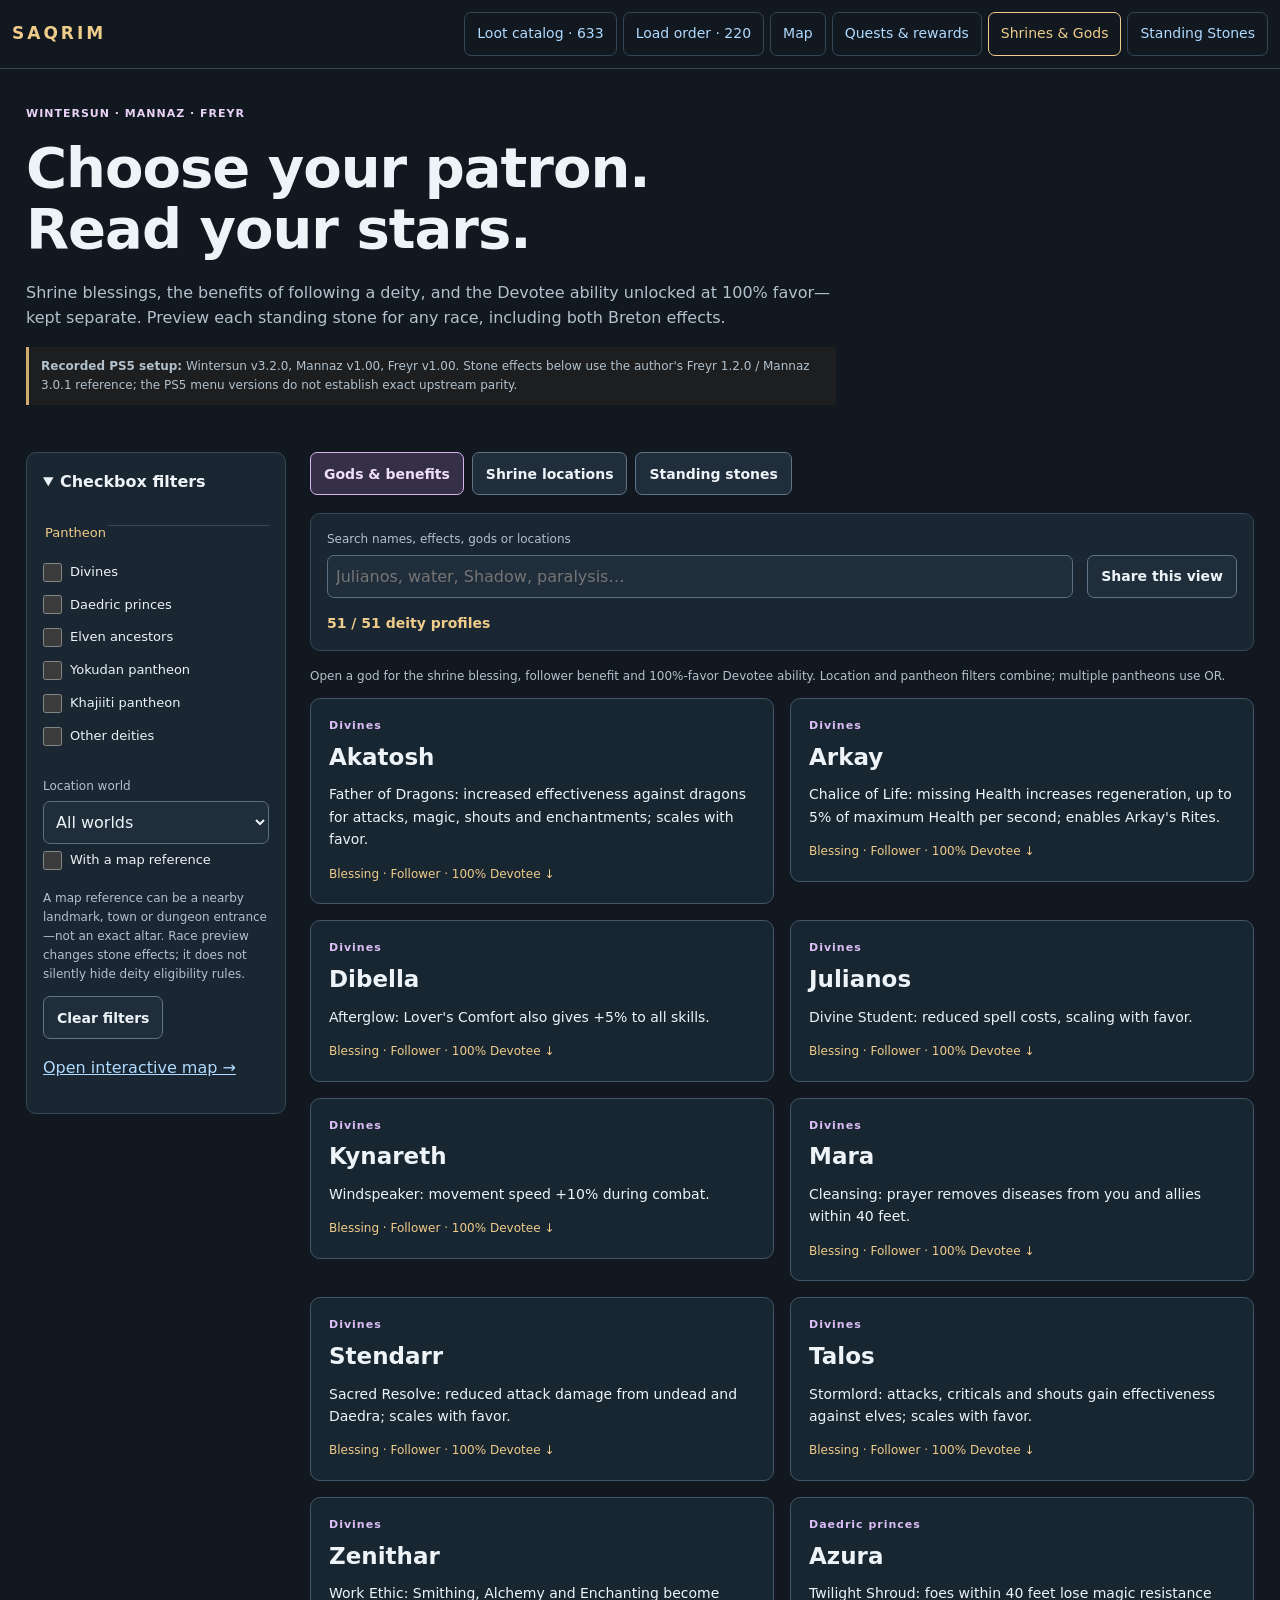
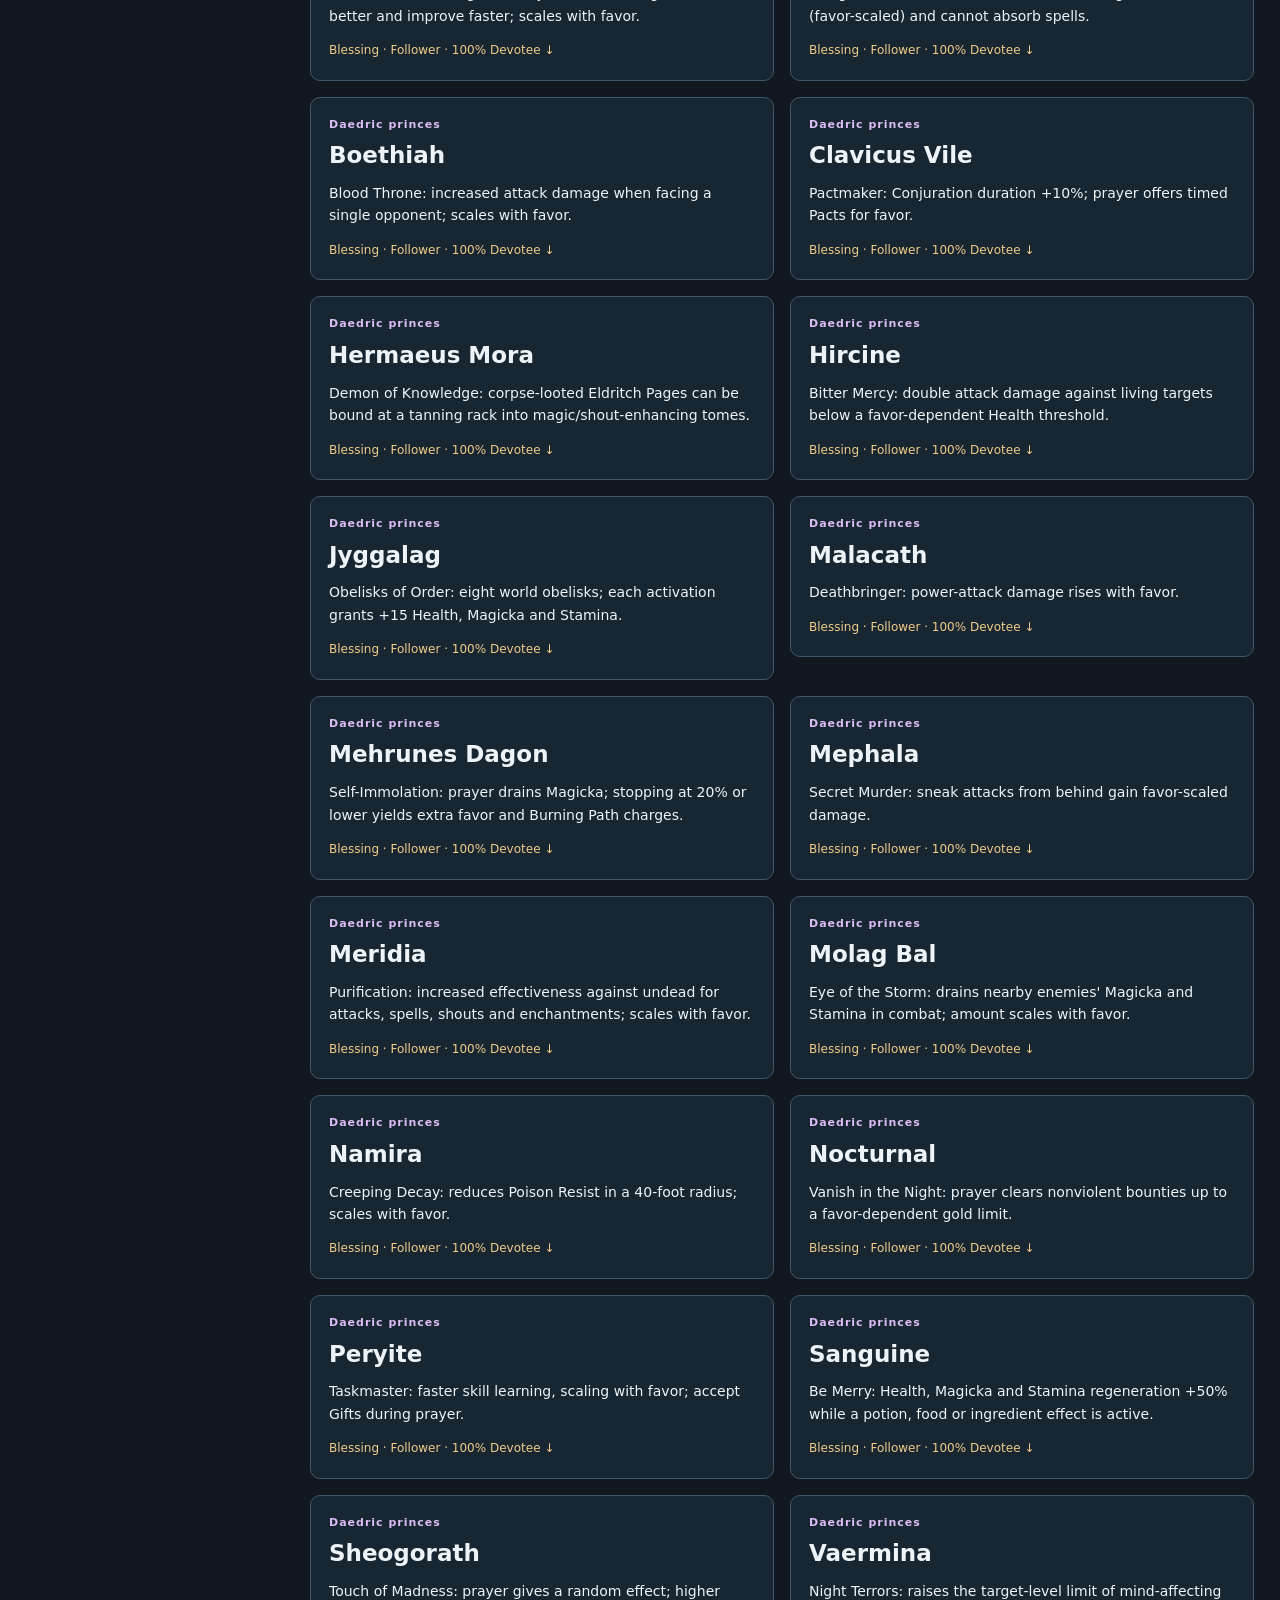
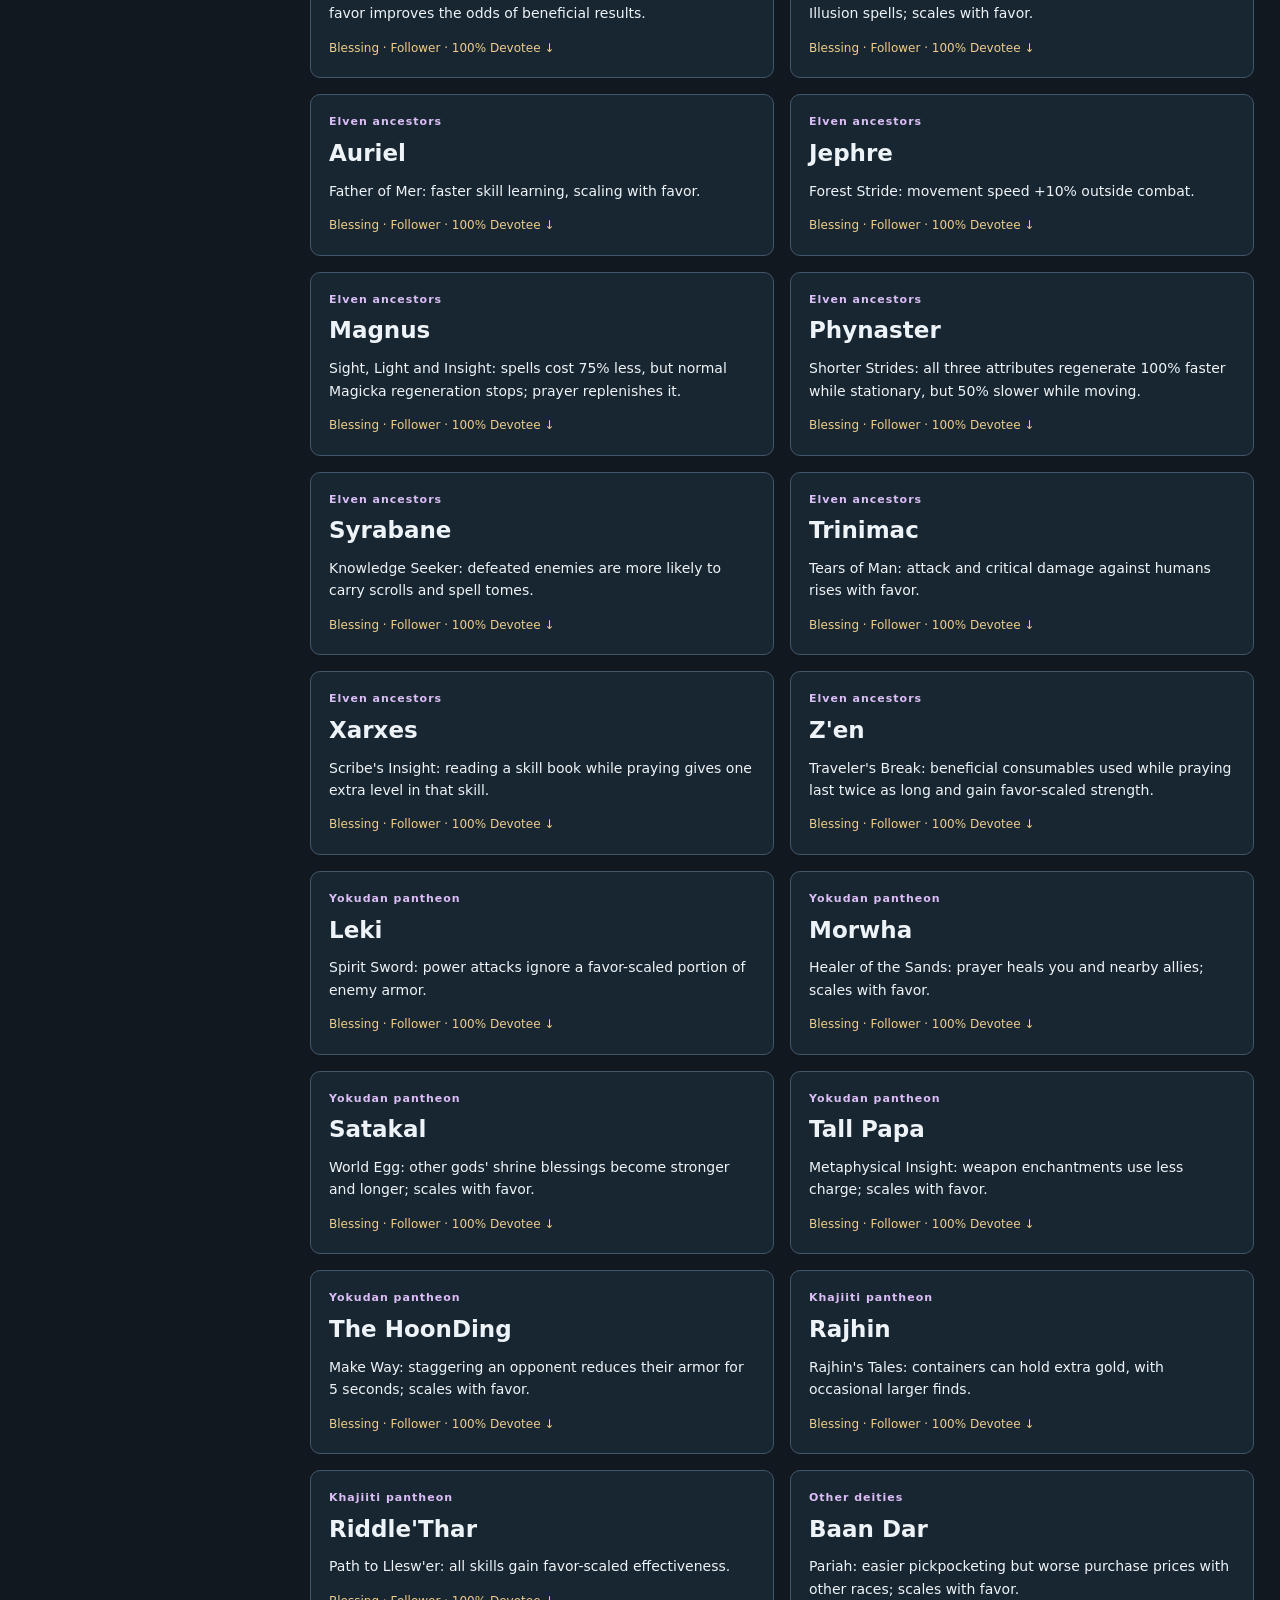
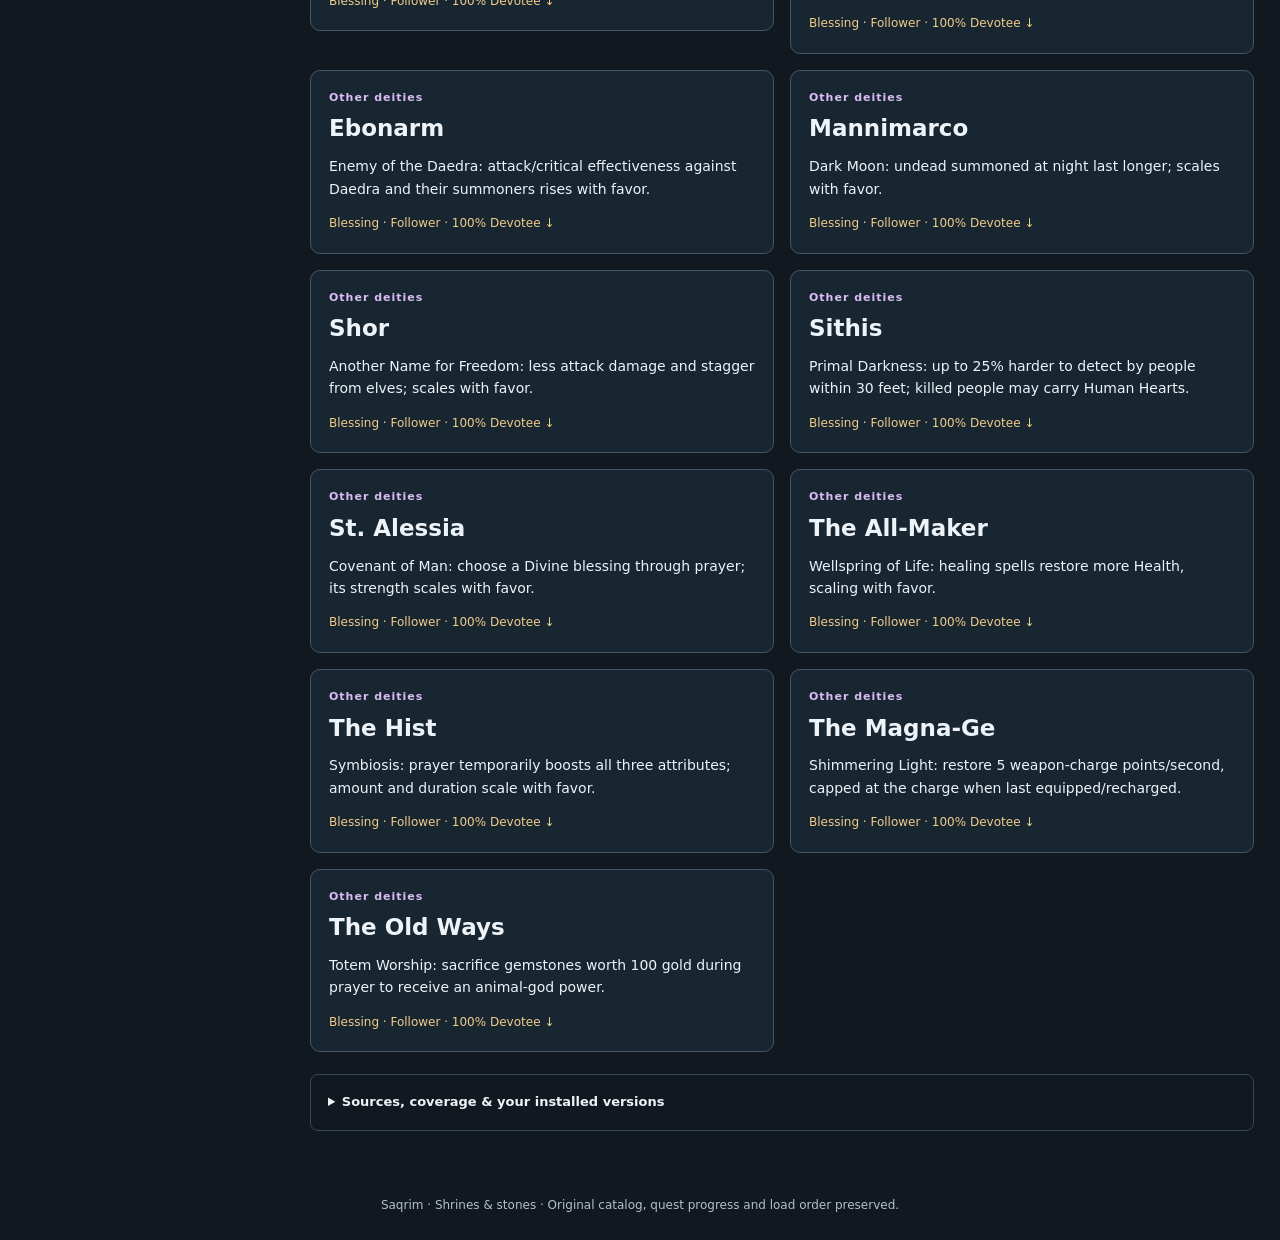
==== blessings.html @ b7db9775 "Add 16 familiar uniques and qualified item-specific load-order reviews" ====
<!doctype html>
<html lang="en"><head><meta charset="utf-8"><meta name="viewport" content="width=device-width,initial-scale=1"><meta name="description" content="Saqrim shrine and standing-stone guide: Wintersun blessings, follower and 100%-favor Devotee abilities, plus all Freyr racial stone effects and Breton Stones of Galen bonuses."><title>Saqrim · Shrines & stones</title><link rel="stylesheet" href="blessings.css?v=1"><script defer src="faith-data.js?v=1"></script><script defer src="stones-data.js?v=1"></script><script defer src="world-data.js?v=1"></script><script defer src="blessings-ui.js?v=1"></script><script defer src="blessings.js?v=1"></script><script defer src="site-top.js?v=9"></script></head>
<body class="blessings-page" id="top"><a class="faith-skip" href="#faith-results">Skip to results</a><nav class="nav" aria-label="Saqrim sections"><a class="brand" href="./">SAQRIM</a><a href="./">Loot catalog · 633</a><a href="load-order.html">Load order · 220</a><a href="map.html">Map</a><a href="quests.html">Quests & rewards</a><a href="blessings.html" aria-current="page">Shrines & stones</a></nav>
<header class="faith-hero"><span class="faith-kicker">WINTERSUN · MANNAZ · FREYR</span><h1>Choose your patron.<br>Read your stars.</h1><p>Shrine blessings, the benefits of following a deity, and the Devotee ability unlocked at 100% favor—kept separate. Preview each standing stone for any race, including both Breton effects.</p><p class="faith-warning"><strong>Recorded PS5 setup:</strong> Wintersun v3.2.0, Mannaz v1.00, Freyr v1.00. Stone effects below use the author's Freyr 1.2.0 / Mannaz 3.0.1 reference; the PS5 menu versions do not establish exact upstream parity.</p></header>
<div class="faith-layout"><aside><details id="faith-page-filters" class="faith-sidebar" open><summary>Checkbox filters</summary><div id="faith-pantheons"></div><label class="faith-select-label" for="faith-page-world">Location world<select id="faith-page-world"><option value="">All worlds</option></select></label><label class="faith-check"><input type="checkbox" id="faith-pinned-only">With a map reference</label><p class="faith-small">A map reference can be a nearby landmark, town or dungeon entrance—not an exact altar. Race preview changes stone effects; it does not silently hide deity eligibility rules.</p><button type="button" id="faith-clear">Clear filters</button><p><a href="map.html">Open interactive map →</a></p></details></aside>
<main id="faith-results" tabindex="-1"><div class="faith-tabs" role="group" aria-label="Reference type"><button id="faith-tab-deities" type="button" data-faith-tab="deities" aria-pressed="true">Gods & benefits</button><button id="faith-tab-shrines" type="button" data-faith-tab="shrines" aria-pressed="false">Shrine locations</button><button id="faith-tab-stones" type="button" data-faith-tab="stones" aria-pressed="false">Standing stones</button></div><div class="faith-page-tools"><label class="faith-select-label" for="faith-page-search">Search names, effects, gods or locations<input type="search" id="faith-page-search" placeholder="Julianos, water, Shadow, paralysis…" autocomplete="off"></label><div id="faith-page-race"></div><button type="button" id="faith-share">Share this view</button><strong id="faith-page-count" role="status">Loading reference data…</strong></div><p id="faith-page-message" class="faith-warning" role="status" hidden></p><p id="faith-page-note" class="faith-small"></p><div id="faith-cards" class="faith-grid"></div><section id="faith-single" hidden></section>
<details class="faith-page-about"><summary>Sources, coverage & your installed versions</summary><div id="faith-page-notes"></div><p>Mechanics are summaries of Enai Siaion's author documentation, not measured results from your PS5 save. Shrine locations combine the author readme with explicitly marked town/interior references. A named location without a calibrated point remains readable but unpinned.</p><p>This page does not change your load order, item picks, quest journal or ratings. There are no console downloads, account logins or automatic character detection.</p><p><a href="BLESSINGS.md">Coverage and validation notes</a></p></details></main></div><footer>Saqrim · Shrines & stones · Original catalog, quest progress and load order preserved.</footer><noscript><p>This reference needs JavaScript. Existing <a href="catalog-source.html">catalog reading notes</a> remain available.</p></noscript></body></html>
---- blessings.css ----
.faith-card,.faith-location,.faith-compare-row,.faith-overlay,.faith-section{box-sizing:border-box;min-width:0}.faith-card{border:1px solid #425669;border-radius:10px;margin:12px 0;background:#182632;overflow:hidden;color:#edf3f7;scroll-margin-top:22px}.faith-card>summary{list-style:none;padding:18px;cursor:pointer}.faith-card>summary::-webkit-details-marker{display:none}.faith-card h3{font-size:23px;line-height:1.25;margin:8px 0 12px}.faith-kicker{display:block;font-size:11px;font-weight:750;letter-spacing:1px;color:#dbbdf5}.faith-open{font-size:12px;color:#efcc8a}.faith-preview,.faith-extra-preview{font-size:14px;line-height:1.6;margin:9px 0;overflow-wrap:anywhere}.faith-extra-preview{color:#b9e3d2}.faith-card-body{border-top:1px solid #344858;padding:0 18px 18px;font-size:14px}.faith-card-body p,.faith-location p,.faith-shrine-detail p{overflow-wrap:anywhere}.faith-benefit{border-left:3px solid #586e85;padding:9px 12px;margin:14px 0;background:#101c2570}.faith-benefit h4{margin:0 0 5px!important;font-size:12px!important;line-height:1.5;color:#b0daff;text-transform:none!important;letter-spacing:0!important}.faith-benefit p{margin:3px 0;font-size:14px}.faith-devotee{border-color:#d8a7ed}.faith-devotee h4{color:#e5baf5}.faith-breton-extra{border-color:#95d9b4}.faith-breton-extra h4{color:#b9e3d2}.faith-small{font-size:12px;color:#b2c1cc}.faith-warning{border-left:3px solid #d1ad6d;background:#392f214a;padding:10px 12px;font-size:12px;color:#ecd9b9}.faith-precision{padding:8px 10px;border:1px solid #a88cbb;border-radius:5px;font-size:12px;color:#e5baf5}.faith-card-body details>summary,.faith-sources>summary{cursor:pointer;font-weight:650;font-size:13px;padding:12px 0;color:#efcc8a}.faith-locations,.faith-race-context,.faith-comparison,.faith-sources{border-top:1px solid #344858;margin-top:12px;min-width:0}.faith-location{padding:14px;border:1px solid #344858;border-radius:8px;margin:12px 0;background:#15212b;color:#edf3f7}.faith-location strong{font-size:15px}.faith-location p{font-size:13px}.faith-actions{display:flex;gap:8px;flex-wrap:wrap;margin:12px 0}.faith-actions button,.faith-actions a{box-sizing:border-box;max-width:100%;min-height:40px;border:1px solid #5a6f81;border-radius:7px;padding:8px 11px;background:#202e3b;font-size:13px;color:#b0daff;text-decoration:none;cursor:pointer}.faith-link{overflow-wrap:anywhere;color:#b0daff}.faith-sources>.faith-link{display:block;font-size:12px;margin:9px 0}.faith-compare-row{border-top:1px solid #344858;padding-top:4px}.faith-overlay{padding:15px;border:1px solid #58617c;border-radius:10px;background:#1a2632;color:#edf3f7;margin:12px 0}.faith-overlay>h3{font-size:17px;margin:0 0 12px}.faith-controls{display:flex;gap:9px 18px;flex-wrap:wrap;align-items:center}.faith-check{display:flex;align-items:center;gap:8px;font-size:13px;cursor:pointer}.faith-check input{width:19px!important;height:19px!important;min-height:19px!important;margin:0;accent-color:#bba0e0}.faith-select-label{display:block;font-size:12px;color:#b2c1cc;flex:1 1 160px}.faith-select-label select,.faith-select-label input{display:block;width:100%;min-height:43px;box-sizing:border-box;font:16px system-ui;color:#edf3f7;background:#202e3b;border:1px solid #5a6f81;border-radius:7px;padding:8px;margin-top:5px}.faith-overlay>.faith-controls+div{margin-top:12px}.faith-ref-list{max-height:290px;overflow:auto;padding-right:4px}.faith-ref-row{display:block;text-align:left;width:100%;margin:7px 0;padding:10px;background:#182632;border:1px solid #52677a;border-radius:7px;color:#edf3f7;font:13px/1.5 system-ui;cursor:pointer}.faith-ref-row small{display:block;color:#b2c1cc;font-size:11px}.faith-index-toggle>summary{padding:11px 0;cursor:pointer;color:#efcc8a;font-weight:650;font-size:13px}.faith-marker{display:grid;place-items:center;width:28px;height:28px;border:2px solid #101923;border-radius:50%;box-shadow:0 2px 8px #000a;background:#d8b4ee;color:#1b1621;font:900 18px/1 system-ui}.faith-marker.stone{border-radius:6px;background:#9edbdb;color:#142626}.faith-marker.mixed{background:linear-gradient(110deg,#d8b4ee 50%,#9edbdb 50%);font-size:15px}.leaflet-tooltip.faith-map-label{font:600 11px/1.35 system-ui;background:#13202dee;border:1px solid #8896a5;border-radius:4px;color:#edf3f7;max-width:225px;white-space:normal;box-shadow:none}.faith-popup{font:13px/1.5 system-ui;max-width:310px}.faith-popup .faith-ref-row{background:#f1edf7;color:#222}.faith-popup .faith-ref-row small{color:#444}.faith-section{border:1px solid #896d9e;padding:14px;margin:14px 0;border-radius:8px}.faith-section h3{margin:0 0 8px!important;font-size:17px!important}.faith-shrine-detail>h2{font-size:25px;line-height:1.25}.faith-card:target,.faith-location:target{outline:2px solid #efcc8a;outline-offset:2px}.faith-empty{padding:20px;border:1px dashed #5a6f81;color:#b2c1cc}.faith-loading{font-size:12px;color:#efcc8a}.blessings-page{color-scheme:dark;margin:0;background:#111820;color:#edf3f7;font:16px/1.6 system-ui,-apple-system,Segoe UI,sans-serif}.blessings-page *{box-sizing:border-box}.blessings-page [hidden]{display:none!important}.blessings-page a{color:#b0daff}.blessings-page .nav{display:flex;flex-wrap:wrap;align-items:center;gap:6px;padding:14px max(18px,calc((100% - 1450px)/2));border-bottom:1px solid #344858}.blessings-page .nav a{padding:9px 11px;text-decoration:none;font-size:14px;border-radius:6px}.blessings-page .nav a[aria-current]{background:#293347;color:#ead2f7}.blessings-page .brand{font-weight:900;letter-spacing:3px;margin-right:auto;color:#efcc8a!important}.faith-hero{max-width:1450px;padding:36px 26px 20px;margin:auto}.faith-hero h1{font-size:clamp(34px,5vw,56px);line-height:1.1;letter-spacing:-1px;margin:14px 0 20px}.faith-hero>p{max-width:810px;color:#b2c1cc}.faith-hero .faith-kicker{color:#ead2f7}.faith-layout{max-width:1450px;display:grid;grid-template-columns:260px minmax(0,1fr);gap:24px;padding:15px 26px 40px;margin:auto}.faith-layout main,.faith-layout aside{min-width:0}.faith-sidebar{position:sticky;top:12px;padding:16px;background:#1a2632;border:1px solid #344858;border-radius:10px;max-height:calc(100vh - 24px);overflow:auto}.faith-sidebar>summary{font-weight:750;cursor:pointer}.faith-sidebar fieldset{border:0;border-top:1px solid #344858;padding:12px 0;margin:12px 0}.faith-sidebar legend{font-size:13px;color:#efcc8a;padding-top:16px}.faith-sidebar .faith-check{padding:6px 0}.faith-tabs{display:flex;flex-wrap:wrap;gap:8px;margin-bottom:18px}.blessings-page button{font:650 14px system-ui;min-height:43px;border:1px solid #617589;color:#edf3f7;background:#202e3b;padding:10px 13px;border-radius:7px;cursor:pointer;max-width:100%}.faith-tabs button[aria-pressed=true]{border-color:#d8b4ee;background:#353048;color:#efdff7}.faith-page-tools{border:1px solid #344858;background:#1a2632;border-radius:10px;padding:16px;margin-bottom:16px;display:flex;gap:14px;flex-wrap:wrap;align-items:end}.faith-page-tools .faith-select-label{flex:1 1 220px}.faith-page-tools #faith-page-count{flex-basis:100%;font-size:14px;color:#efcc8a}.faith-grid{display:grid;grid-template-columns:repeat(2,minmax(0,1fr));gap:16px;align-items:start}.faith-grid>.faith-card,.faith-grid>.faith-location{margin:0}.faith-page-about{border:1px solid #344858;border-radius:8px;padding:17px;margin-top:22px;color:#b2c1cc;font-size:13px}.faith-page-about summary{cursor:pointer;color:#edf3f7;font-weight:650}.blessings-page footer{padding:25px;text-align:center;font-size:12px;color:#b2c1cc}.faith-skip{position:absolute;top:-100px;z-index:10001;padding:12px;background:#202e3b}.faith-skip:focus{top:0}.faith-card :focus-visible,.faith-overlay :focus-visible,.blessings-page :focus-visible{outline:3px solid #efcc8a;outline-offset:3px}@media(max-width:1100px){.faith-grid{grid-template-columns:1fr}}@media(max-width:760px){.faith-layout{display:block;padding:12px 16px 30px}.faith-sidebar{position:static;max-height:none;margin-bottom:18px}.faith-hero{padding:28px 18px 14px}.faith-controls{gap:10px}.faith-overlay{padding:12px}.faith-select-label{flex-basis:140px}.faith-card>summary{padding:15px}.faith-card-body{padding:0 15px 15px}}@media print{.faith-sidebar,.faith-page-tools,.faith-tabs,.faith-overlay,.nav,#saqrim-top{display:none!important}.faith-layout{display:block}.faith-grid{display:block}.faith-card{break-inside:avoid;margin-bottom:16px}}
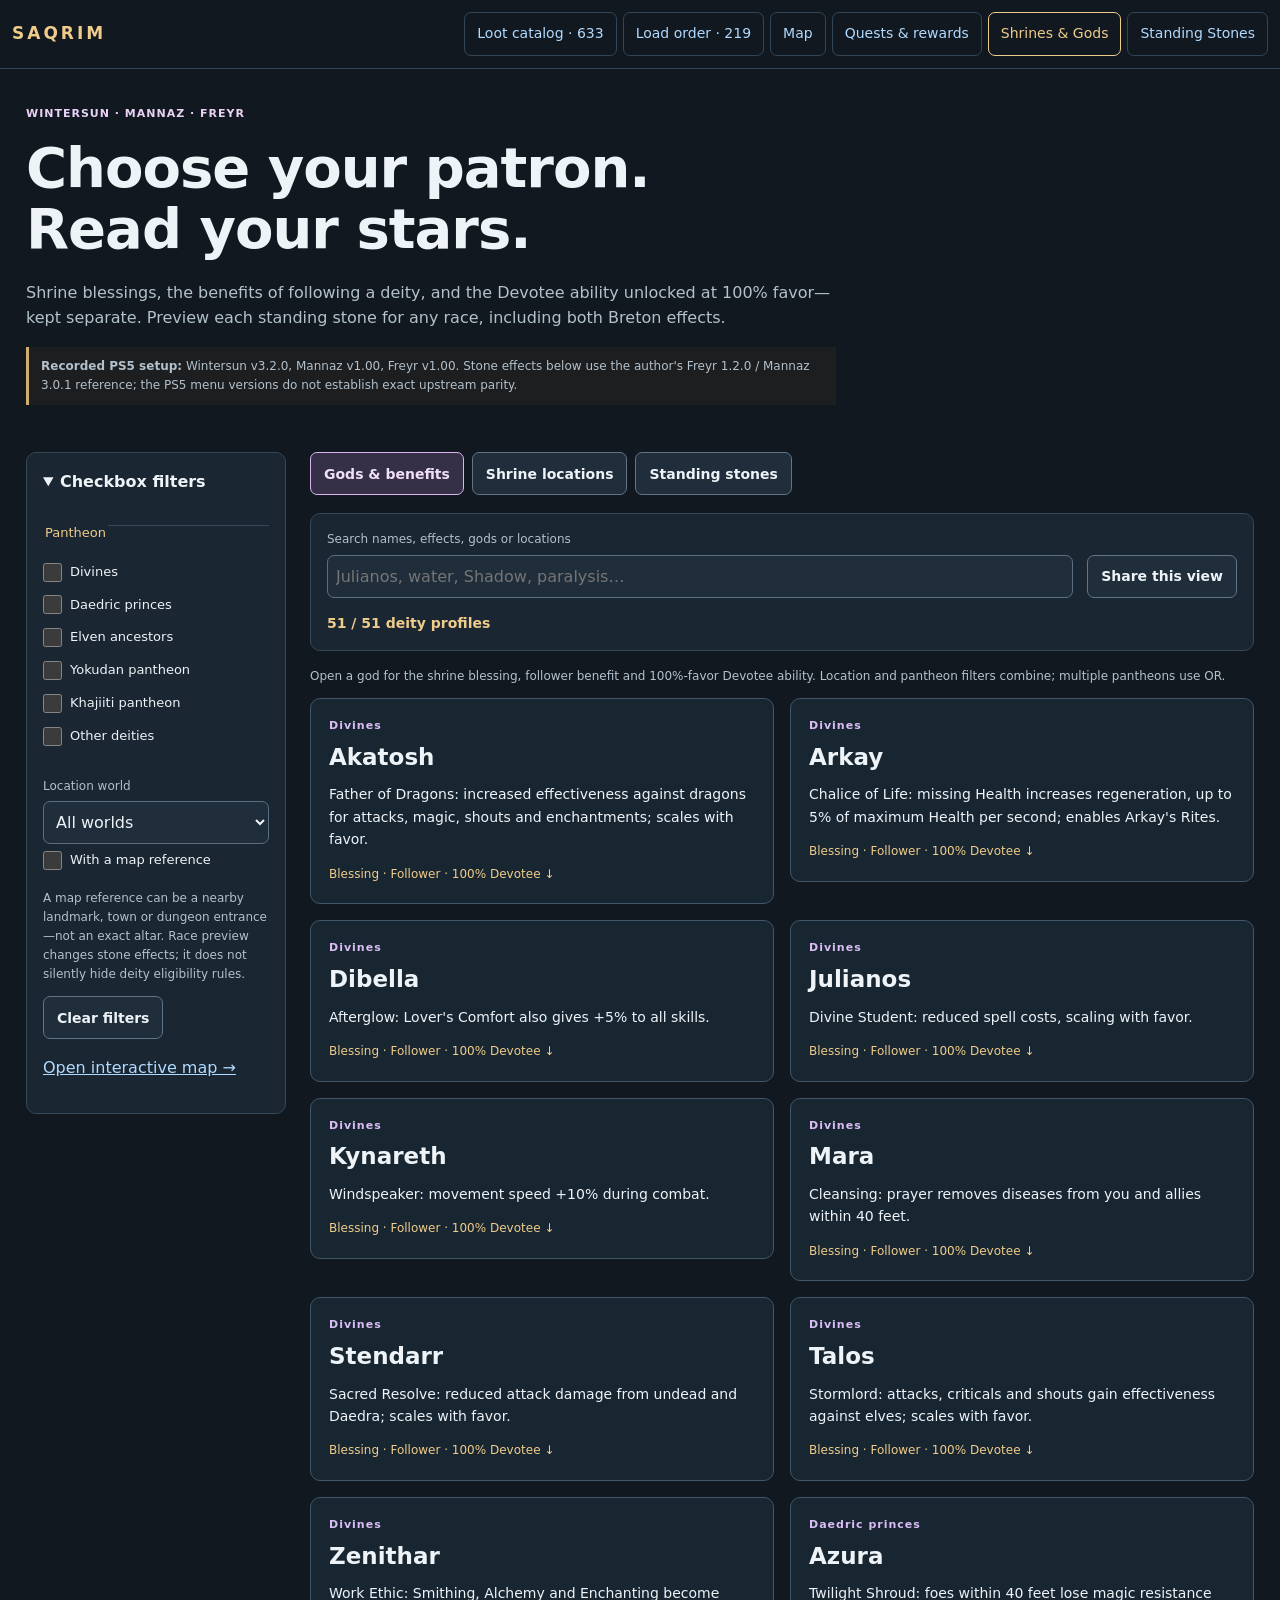
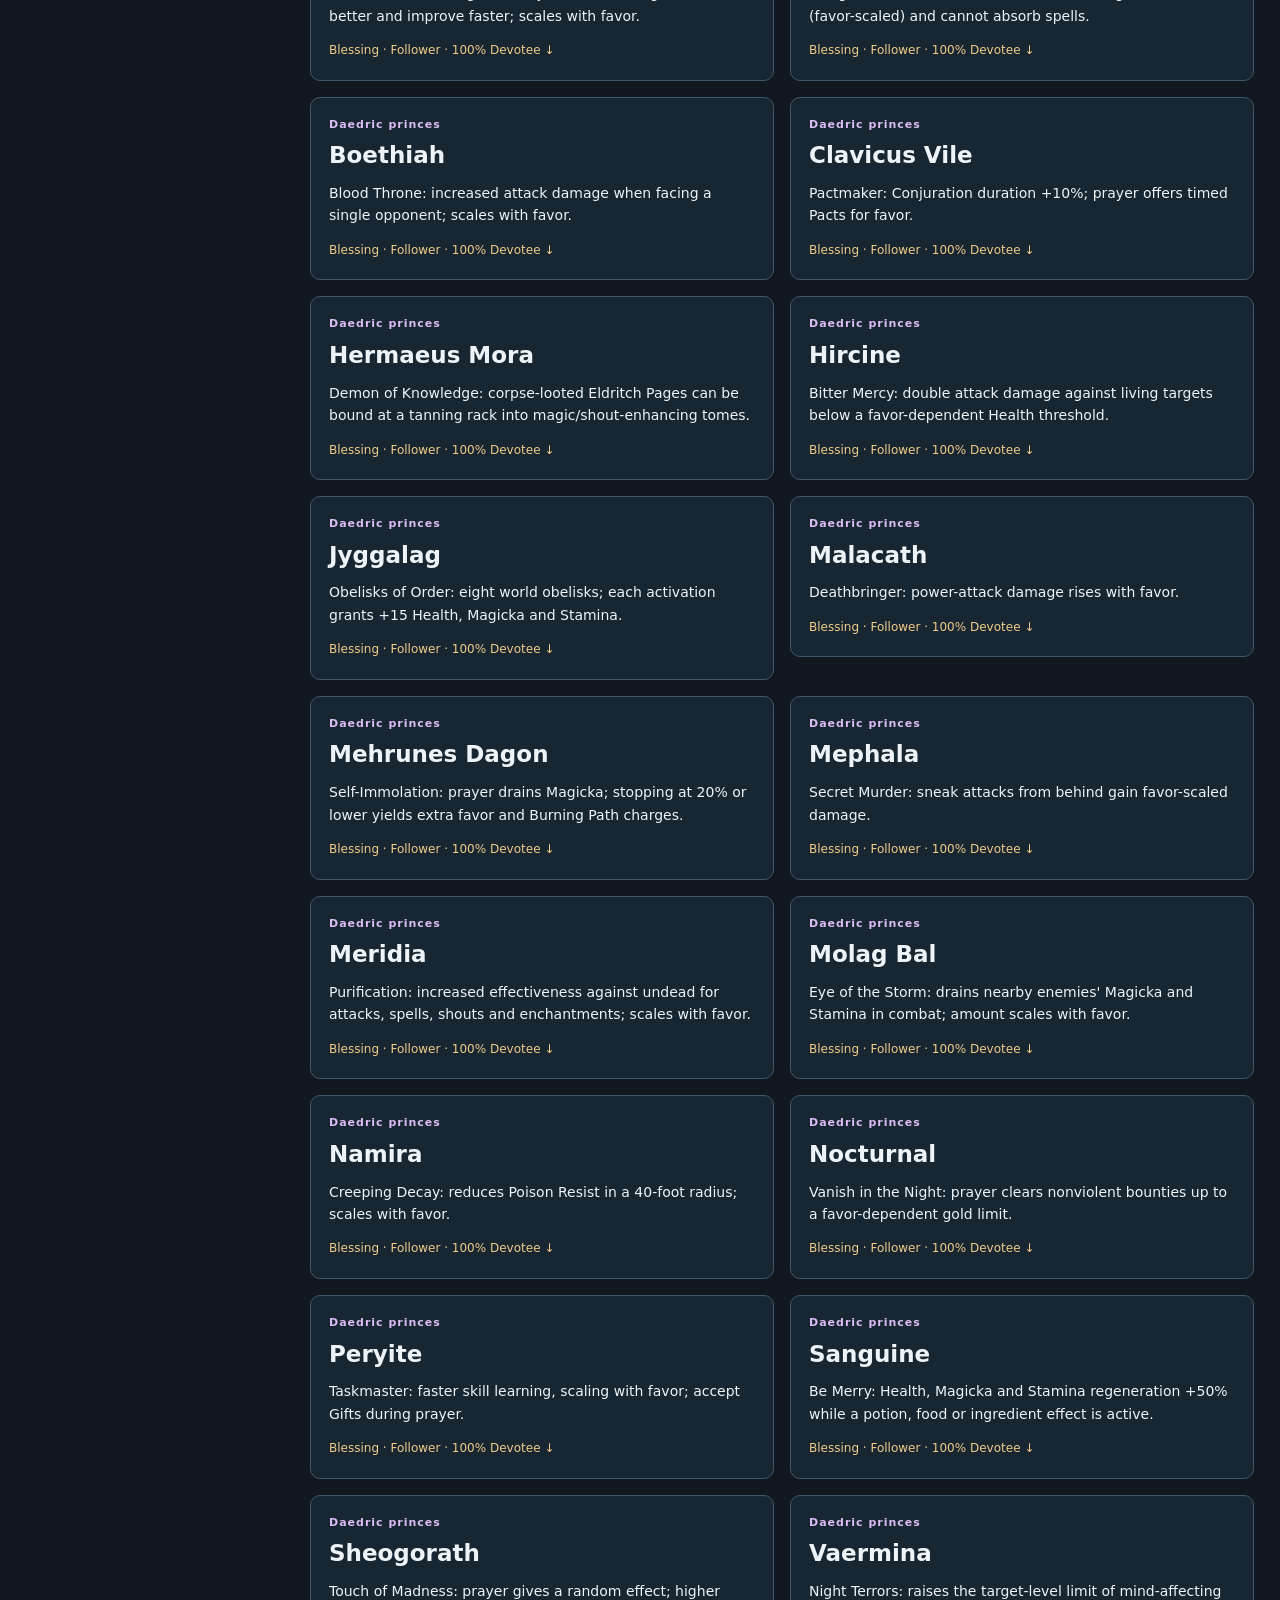
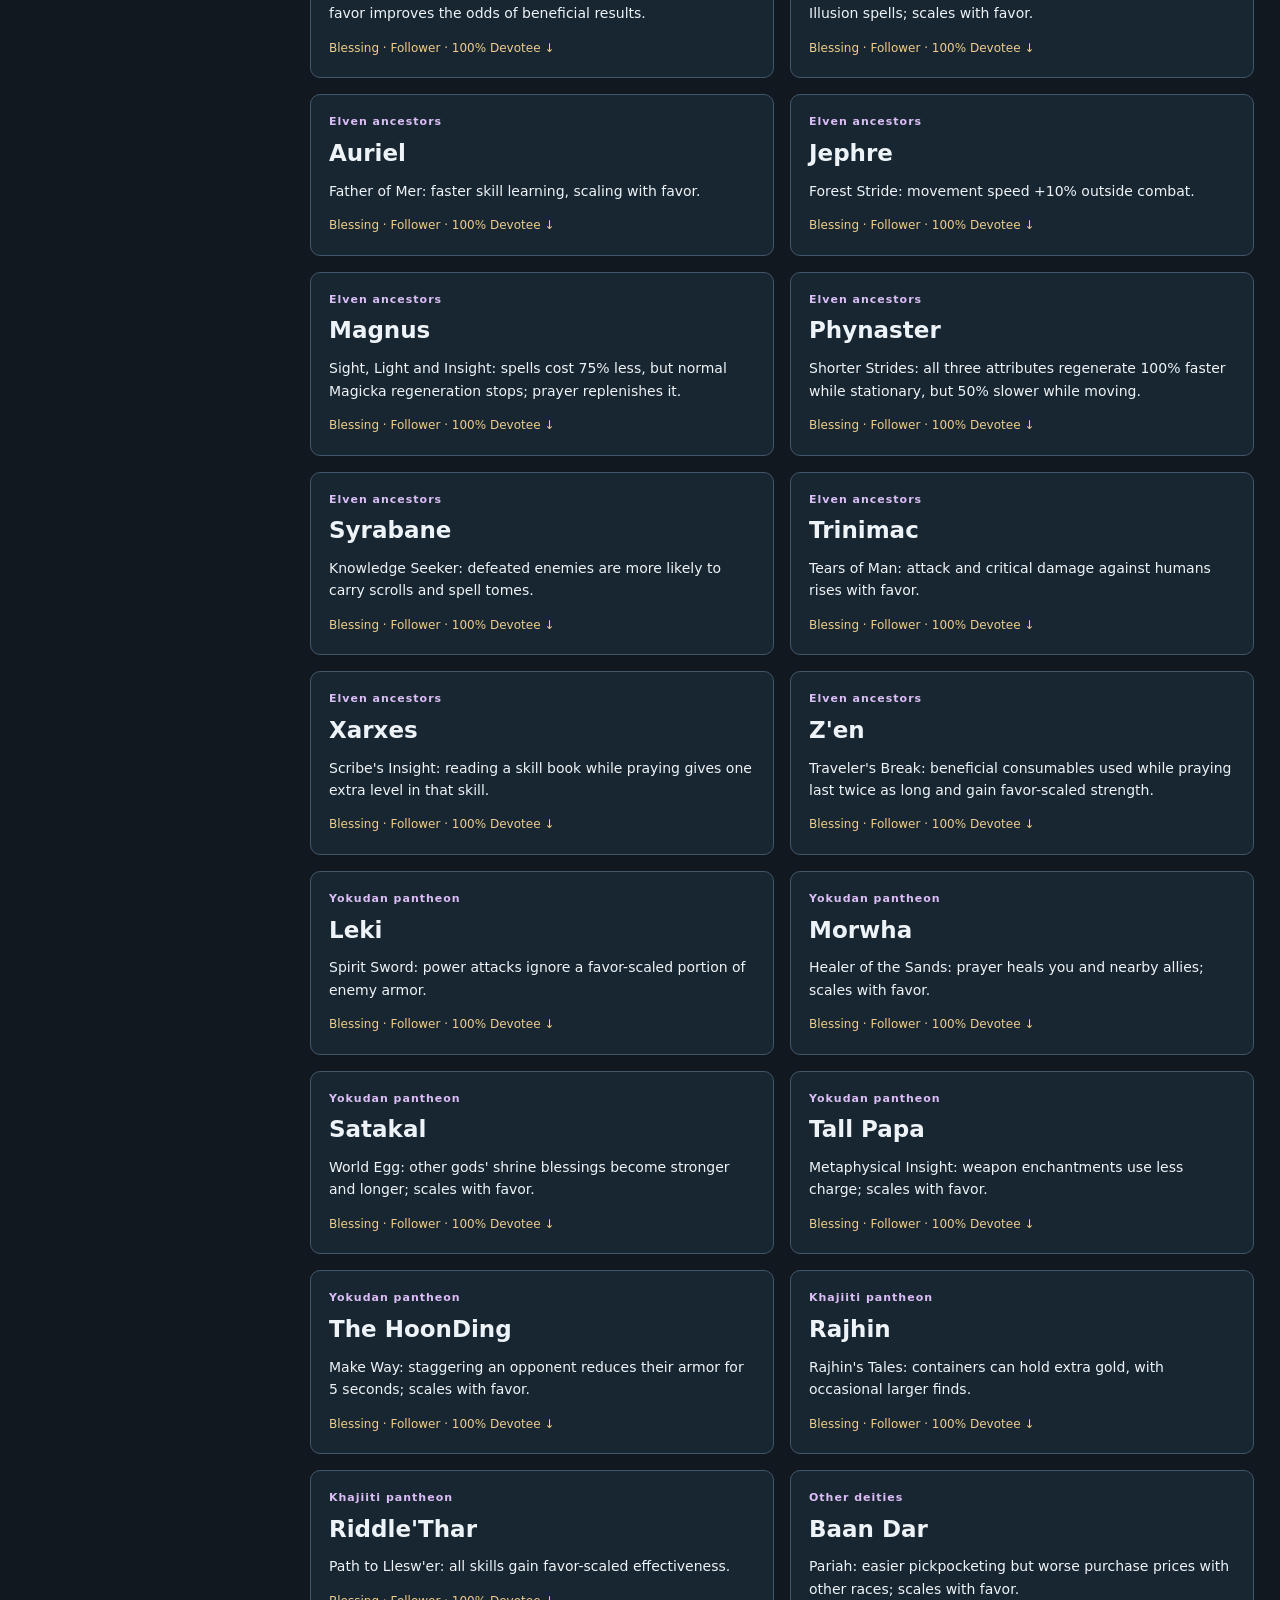
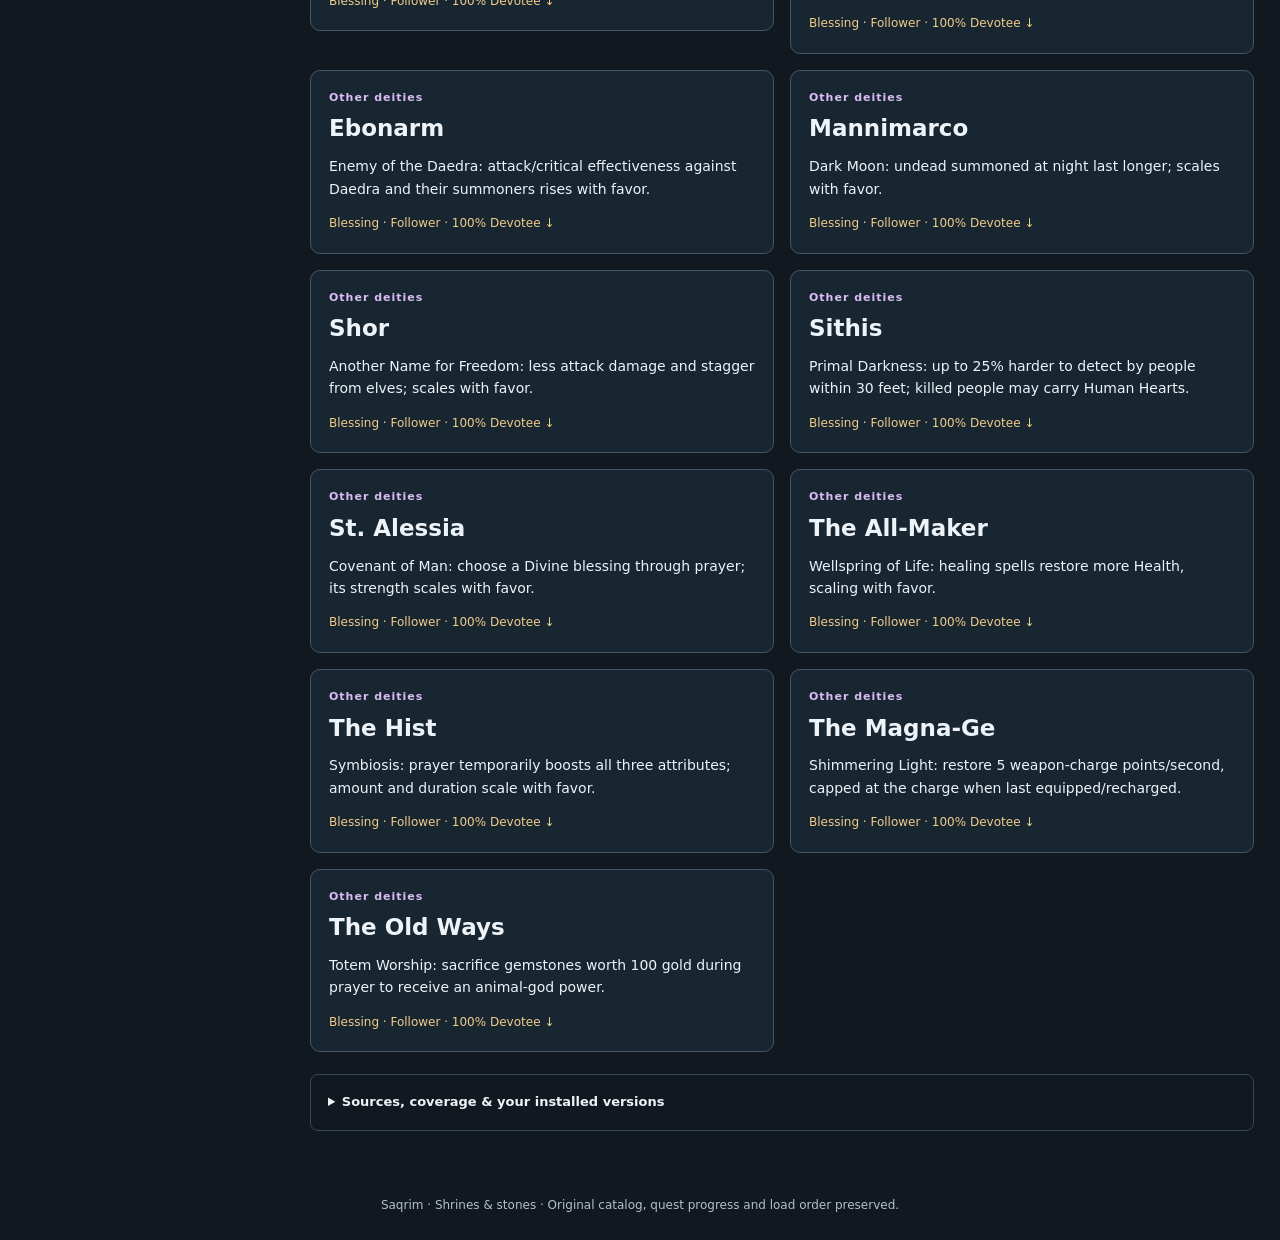
==== commit 4b6ae495: "Add 16 familiar uniques and qualified item-specific load-order reviews" ====
--- a/blessings.html
+++ b/blessings.html
@@ -1,6 +1,6 @@
 <!doctype html>
 <html lang="en"><head><meta charset="utf-8"><meta name="viewport" content="width=device-width,initial-scale=1"><meta name="description" content="Saqrim shrine and standing-stone guide: Wintersun blessings, follower and 100%-favor Devotee abilities, plus all Freyr racial stone effects and Breton Stones of Galen bonuses."><title>Saqrim · Shrines & stones</title><link rel="stylesheet" href="blessings.css?v=1"><script defer src="faith-data.js?v=1"></script><script defer src="stones-data.js?v=1"></script><script defer src="world-data.js?v=1"></script><script defer src="blessings-ui.js?v=1"></script><script defer src="blessings.js?v=1"></script><script defer src="site-top.js?v=9"></script></head>
-<body class="blessings-page" id="top"><a class="faith-skip" href="#faith-results">Skip to results</a><nav class="nav" aria-label="Saqrim sections"><a class="brand" href="./">SAQRIM</a><a href="./">Loot catalog · 633</a><a href="load-order.html">Load order · 220</a><a href="map.html">Map</a><a href="quests.html">Quests & rewards</a><a href="blessings.html" aria-current="page">Shrines & stones</a></nav>
+<body class="blessings-page" id="top"><a class="faith-skip" href="#faith-results">Skip to results</a><nav class="nav" aria-label="Saqrim sections"><a class="brand" href="./">SAQRIM</a><a href="./">Loot catalog · 633</a><a href="load-order.html">Load order · 219</a><a href="map.html">Map</a><a href="quests.html">Quests & rewards</a><a href="blessings.html" aria-current="page">Shrines & stones</a></nav>
 <header class="faith-hero"><span class="faith-kicker">WINTERSUN · MANNAZ · FREYR</span><h1>Choose your patron.<br>Read your stars.</h1><p>Shrine blessings, the benefits of following a deity, and the Devotee ability unlocked at 100% favor—kept separate. Preview each standing stone for any race, including both Breton effects.</p><p class="faith-warning"><strong>Recorded PS5 setup:</strong> Wintersun v3.2.0, Mannaz v1.00, Freyr v1.00. Stone effects below use the author's Freyr 1.2.0 / Mannaz 3.0.1 reference; the PS5 menu versions do not establish exact upstream parity.</p></header>
 <div class="faith-layout"><aside><details id="faith-page-filters" class="faith-sidebar" open><summary>Checkbox filters</summary><div id="faith-pantheons"></div><label class="faith-select-label" for="faith-page-world">Location world<select id="faith-page-world"><option value="">All worlds</option></select></label><label class="faith-check"><input type="checkbox" id="faith-pinned-only">With a map reference</label><p class="faith-small">A map reference can be a nearby landmark, town or dungeon entrance—not an exact altar. Race preview changes stone effects; it does not silently hide deity eligibility rules.</p><button type="button" id="faith-clear">Clear filters</button><p><a href="map.html">Open interactive map →</a></p></details></aside>
 <main id="faith-results" tabindex="-1"><div class="faith-tabs" role="group" aria-label="Reference type"><button id="faith-tab-deities" type="button" data-faith-tab="deities" aria-pressed="true">Gods & benefits</button><button id="faith-tab-shrines" type="button" data-faith-tab="shrines" aria-pressed="false">Shrine locations</button><button id="faith-tab-stones" type="button" data-faith-tab="stones" aria-pressed="false">Standing stones</button></div><div class="faith-page-tools"><label class="faith-select-label" for="faith-page-search">Search names, effects, gods or locations<input type="search" id="faith-page-search" placeholder="Julianos, water, Shadow, paralysis…" autocomplete="off"></label><div id="faith-page-race"></div><button type="button" id="faith-share">Share this view</button><strong id="faith-page-count" role="status">Loading reference data…</strong></div><p id="faith-page-message" class="faith-warning" role="status" hidden></p><p id="faith-page-note" class="faith-small"></p><div id="faith-cards" class="faith-grid"></div><section id="faith-single" hidden></section>
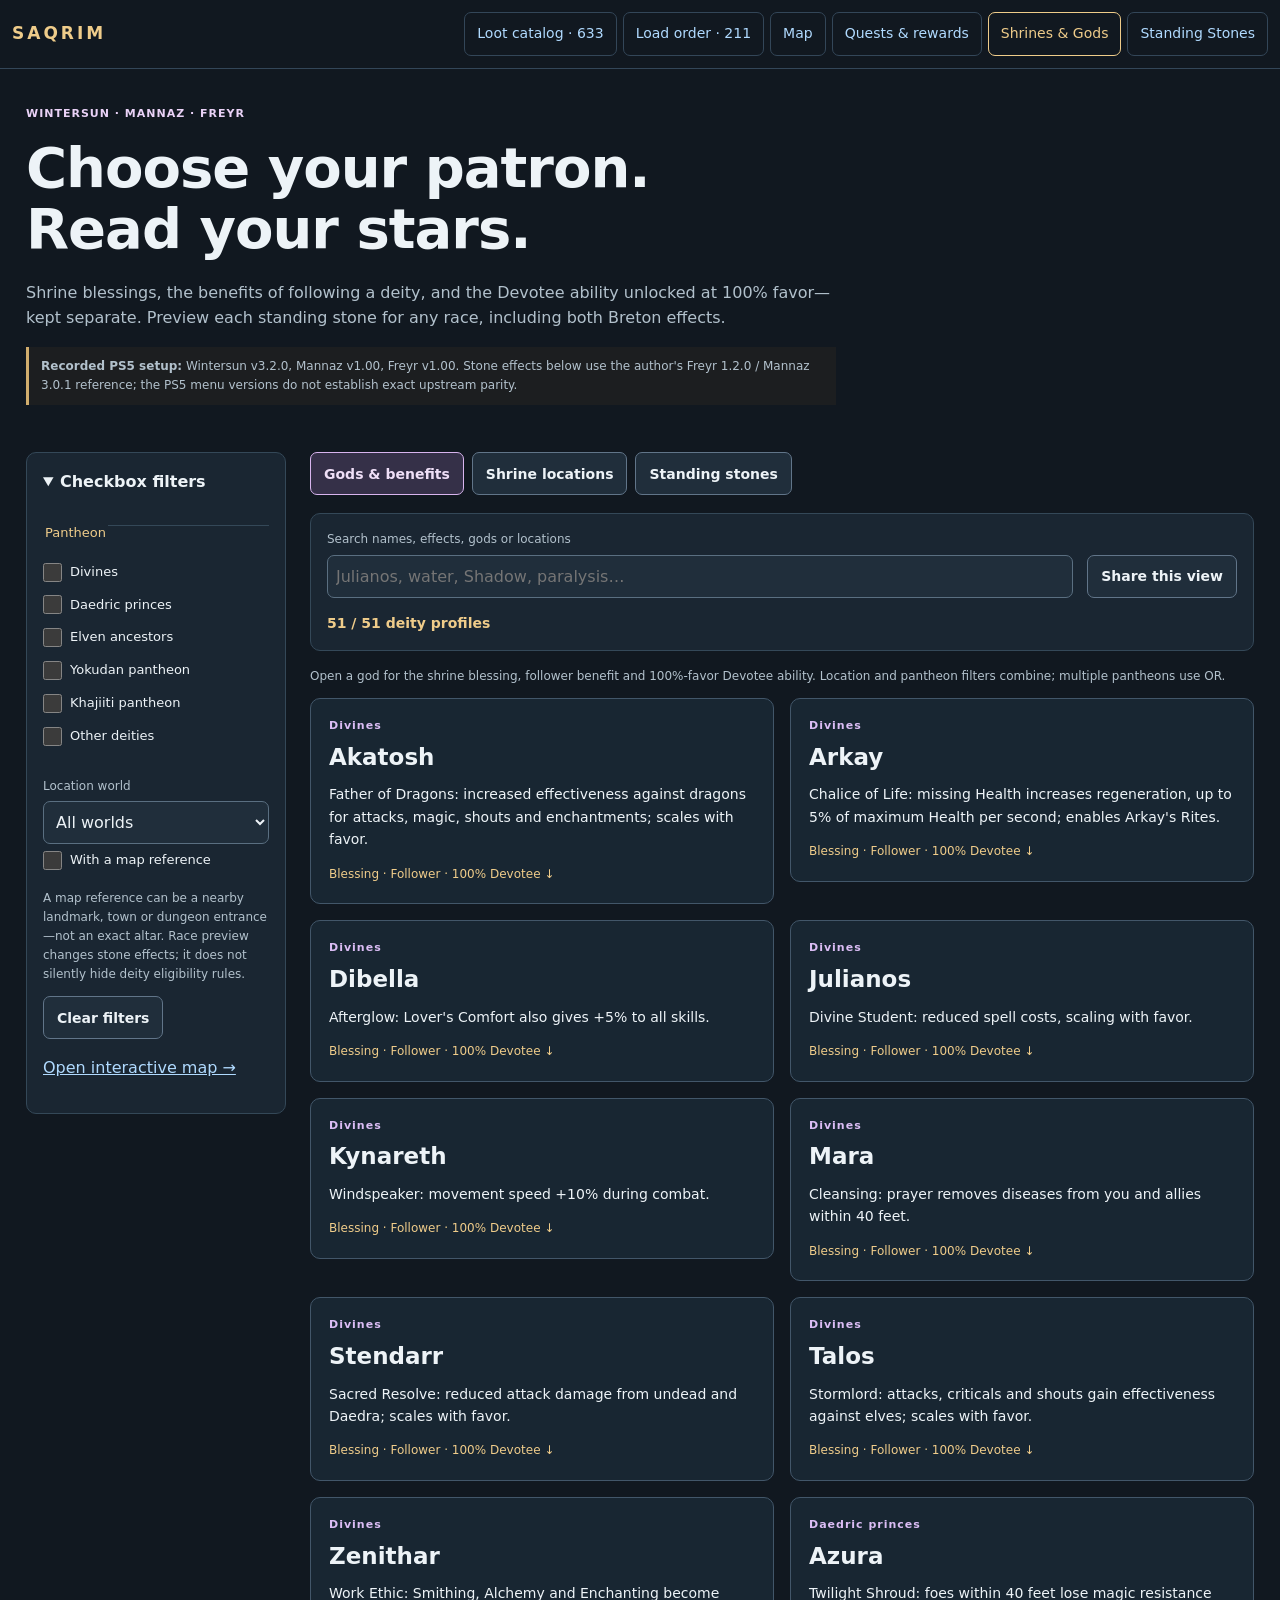
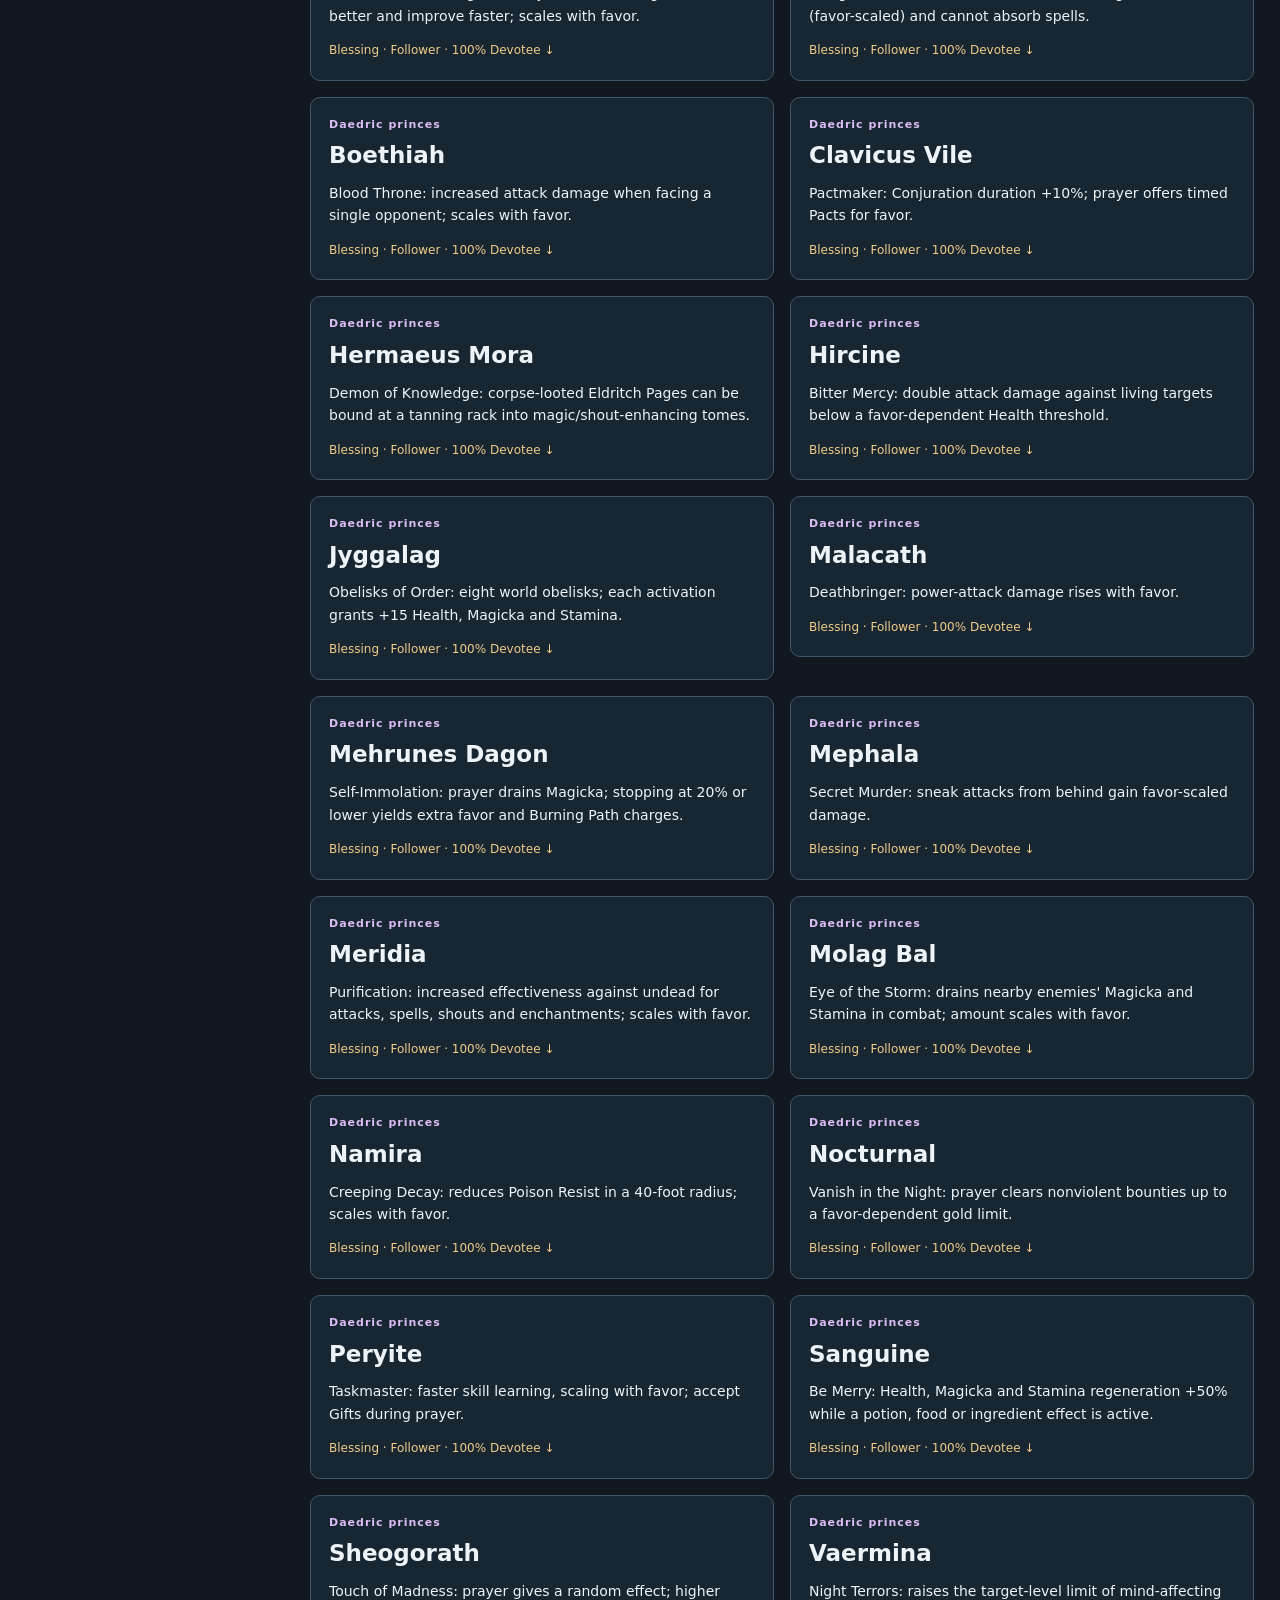
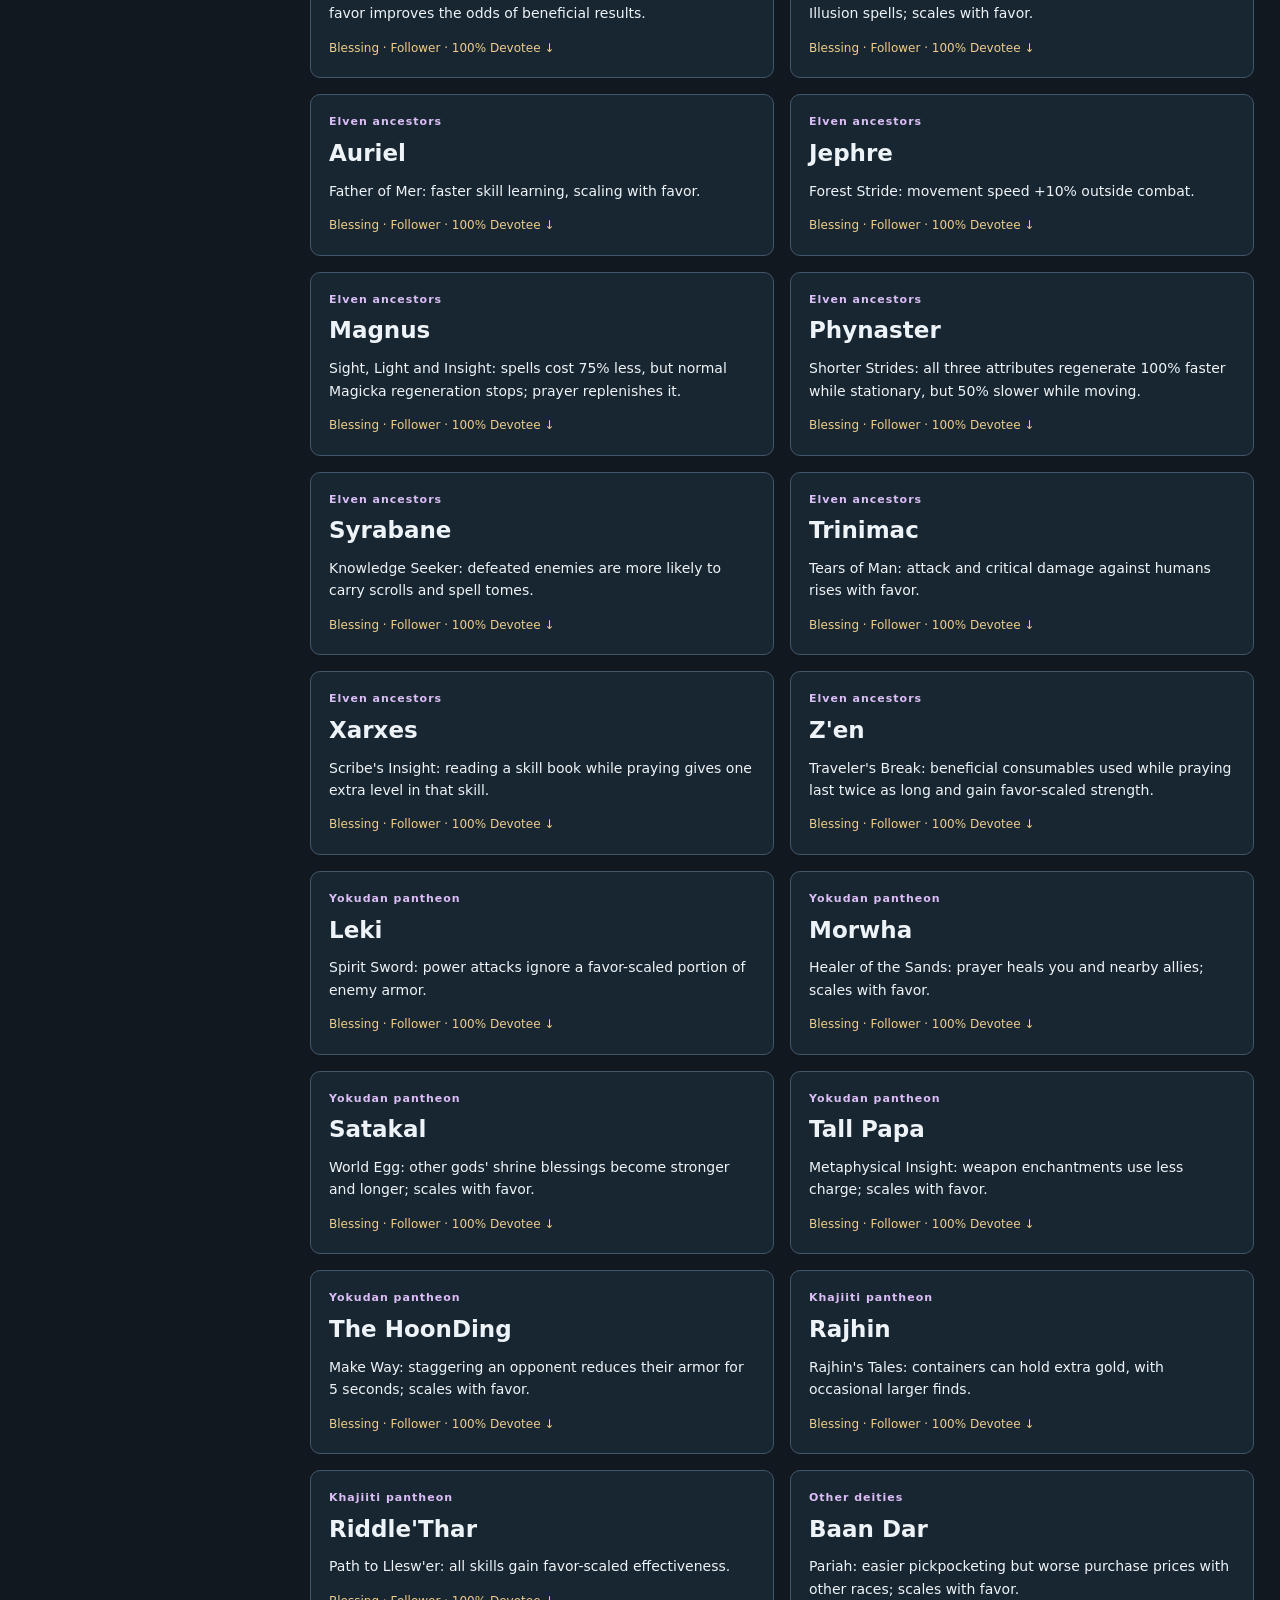
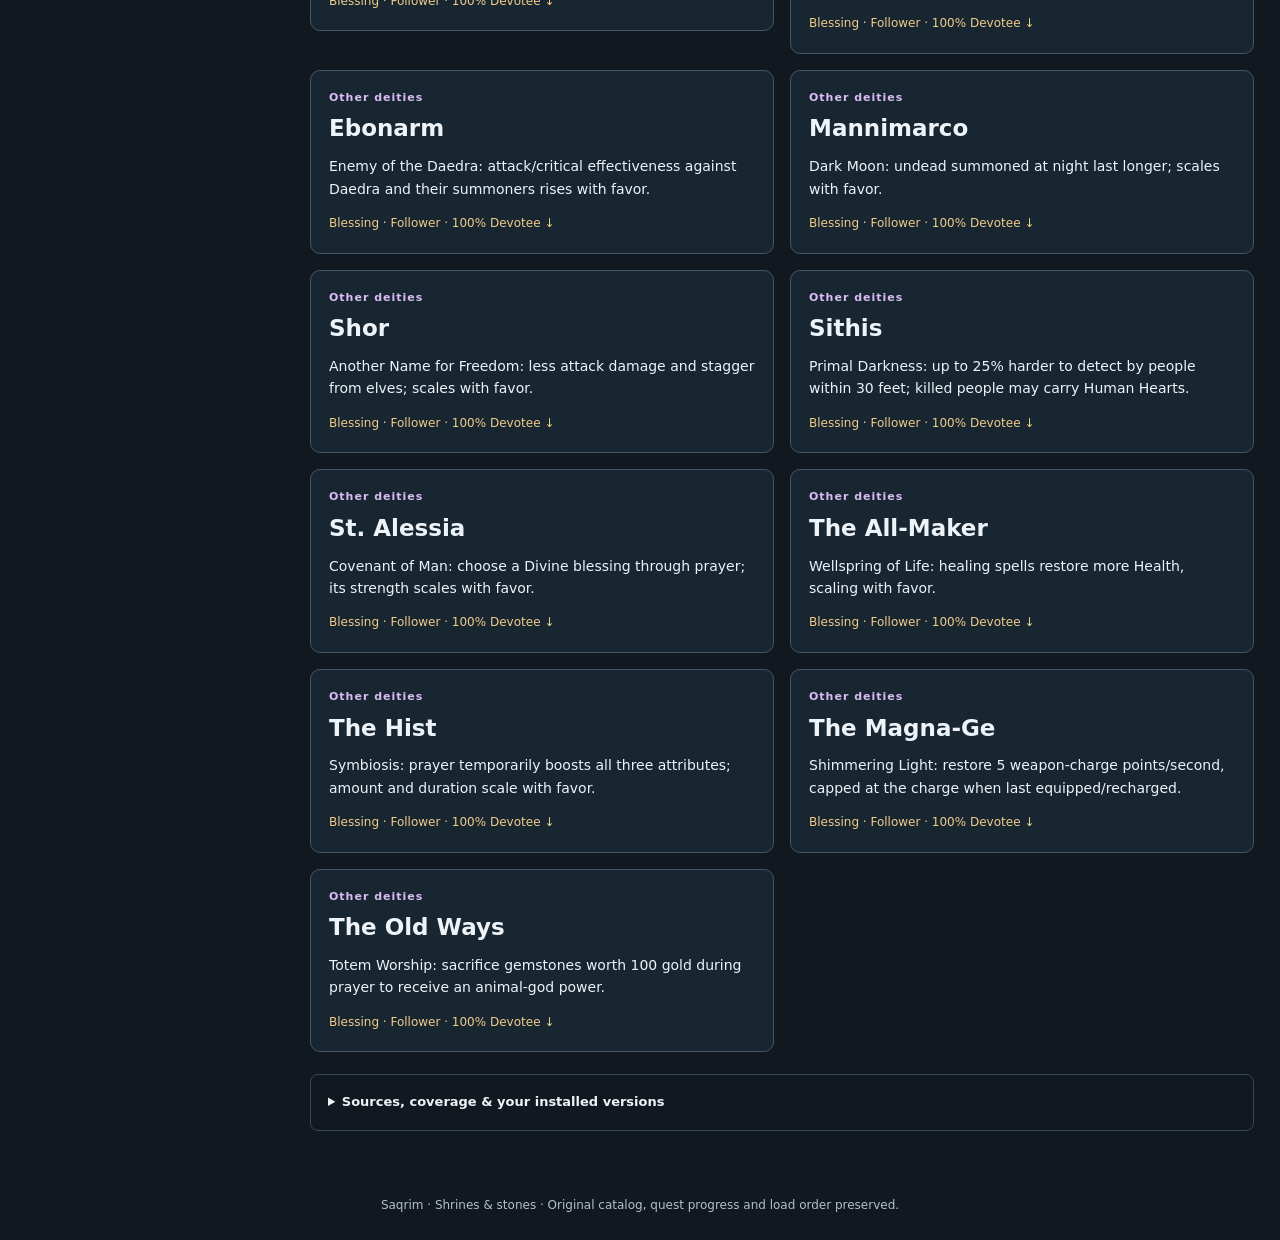
==== commit 29f0fd17: "Add 16 familiar uniques and qualified item-specific load-order reviews" ====
--- a/blessings.html
+++ b/blessings.html
@@ -1,6 +1,6 @@
 <!doctype html>
 <html lang="en"><head><meta charset="utf-8"><meta name="viewport" content="width=device-width,initial-scale=1"><meta name="description" content="Saqrim shrine and standing-stone guide: Wintersun blessings, follower and 100%-favor Devotee abilities, plus all Freyr racial stone effects and Breton Stones of Galen bonuses."><title>Saqrim · Shrines & stones</title><link rel="stylesheet" href="blessings.css?v=1"><script defer src="faith-data.js?v=1"></script><script defer src="stones-data.js?v=1"></script><script defer src="world-data.js?v=1"></script><script defer src="blessings-ui.js?v=1"></script><script defer src="blessings.js?v=1"></script><script defer src="site-top.js?v=9"></script></head>
-<body class="blessings-page" id="top"><a class="faith-skip" href="#faith-results">Skip to results</a><nav class="nav" aria-label="Saqrim sections"><a class="brand" href="./">SAQRIM</a><a href="./">Loot catalog · 633</a><a href="load-order.html">Load order · 219</a><a href="map.html">Map</a><a href="quests.html">Quests & rewards</a><a href="blessings.html" aria-current="page">Shrines & stones</a></nav>
+<body class="blessings-page" id="top"><a class="faith-skip" href="#faith-results">Skip to results</a><nav class="nav" aria-label="Saqrim sections"><a class="brand" href="./">SAQRIM</a><a href="./">Loot catalog · 633</a><a href="load-order.html">Load order · 211</a><a href="map.html">Map</a><a href="quests.html">Quests & rewards</a><a href="blessings.html" aria-current="page">Shrines & stones</a></nav>
 <header class="faith-hero"><span class="faith-kicker">WINTERSUN · MANNAZ · FREYR</span><h1>Choose your patron.<br>Read your stars.</h1><p>Shrine blessings, the benefits of following a deity, and the Devotee ability unlocked at 100% favor—kept separate. Preview each standing stone for any race, including both Breton effects.</p><p class="faith-warning"><strong>Recorded PS5 setup:</strong> Wintersun v3.2.0, Mannaz v1.00, Freyr v1.00. Stone effects below use the author's Freyr 1.2.0 / Mannaz 3.0.1 reference; the PS5 menu versions do not establish exact upstream parity.</p></header>
 <div class="faith-layout"><aside><details id="faith-page-filters" class="faith-sidebar" open><summary>Checkbox filters</summary><div id="faith-pantheons"></div><label class="faith-select-label" for="faith-page-world">Location world<select id="faith-page-world"><option value="">All worlds</option></select></label><label class="faith-check"><input type="checkbox" id="faith-pinned-only">With a map reference</label><p class="faith-small">A map reference can be a nearby landmark, town or dungeon entrance—not an exact altar. Race preview changes stone effects; it does not silently hide deity eligibility rules.</p><button type="button" id="faith-clear">Clear filters</button><p><a href="map.html">Open interactive map →</a></p></details></aside>
 <main id="faith-results" tabindex="-1"><div class="faith-tabs" role="group" aria-label="Reference type"><button id="faith-tab-deities" type="button" data-faith-tab="deities" aria-pressed="true">Gods & benefits</button><button id="faith-tab-shrines" type="button" data-faith-tab="shrines" aria-pressed="false">Shrine locations</button><button id="faith-tab-stones" type="button" data-faith-tab="stones" aria-pressed="false">Standing stones</button></div><div class="faith-page-tools"><label class="faith-select-label" for="faith-page-search">Search names, effects, gods or locations<input type="search" id="faith-page-search" placeholder="Julianos, water, Shadow, paralysis…" autocomplete="off"></label><div id="faith-page-race"></div><button type="button" id="faith-share">Share this view</button><strong id="faith-page-count" role="status">Loading reference data…</strong></div><p id="faith-page-message" class="faith-warning" role="status" hidden></p><p id="faith-page-note" class="faith-small"></p><div id="faith-cards" class="faith-grid"></div><section id="faith-single" hidden></section>
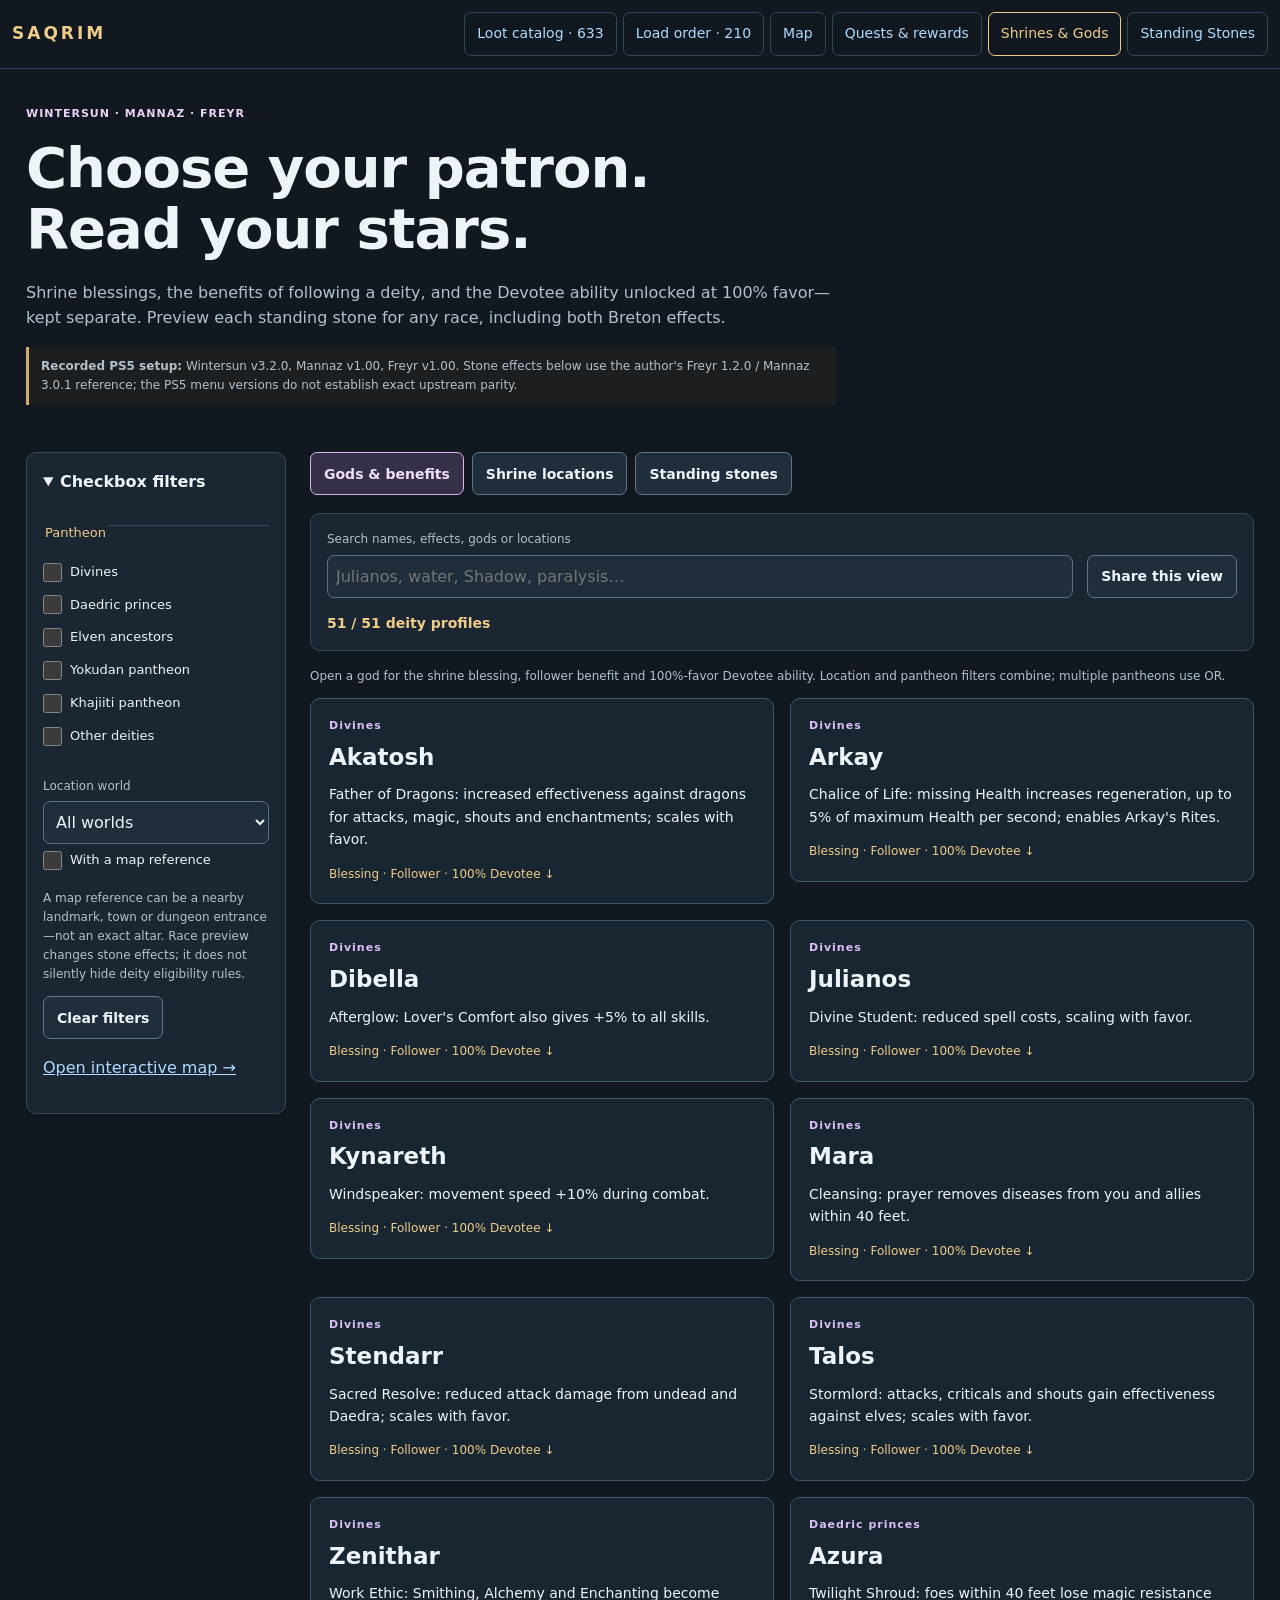
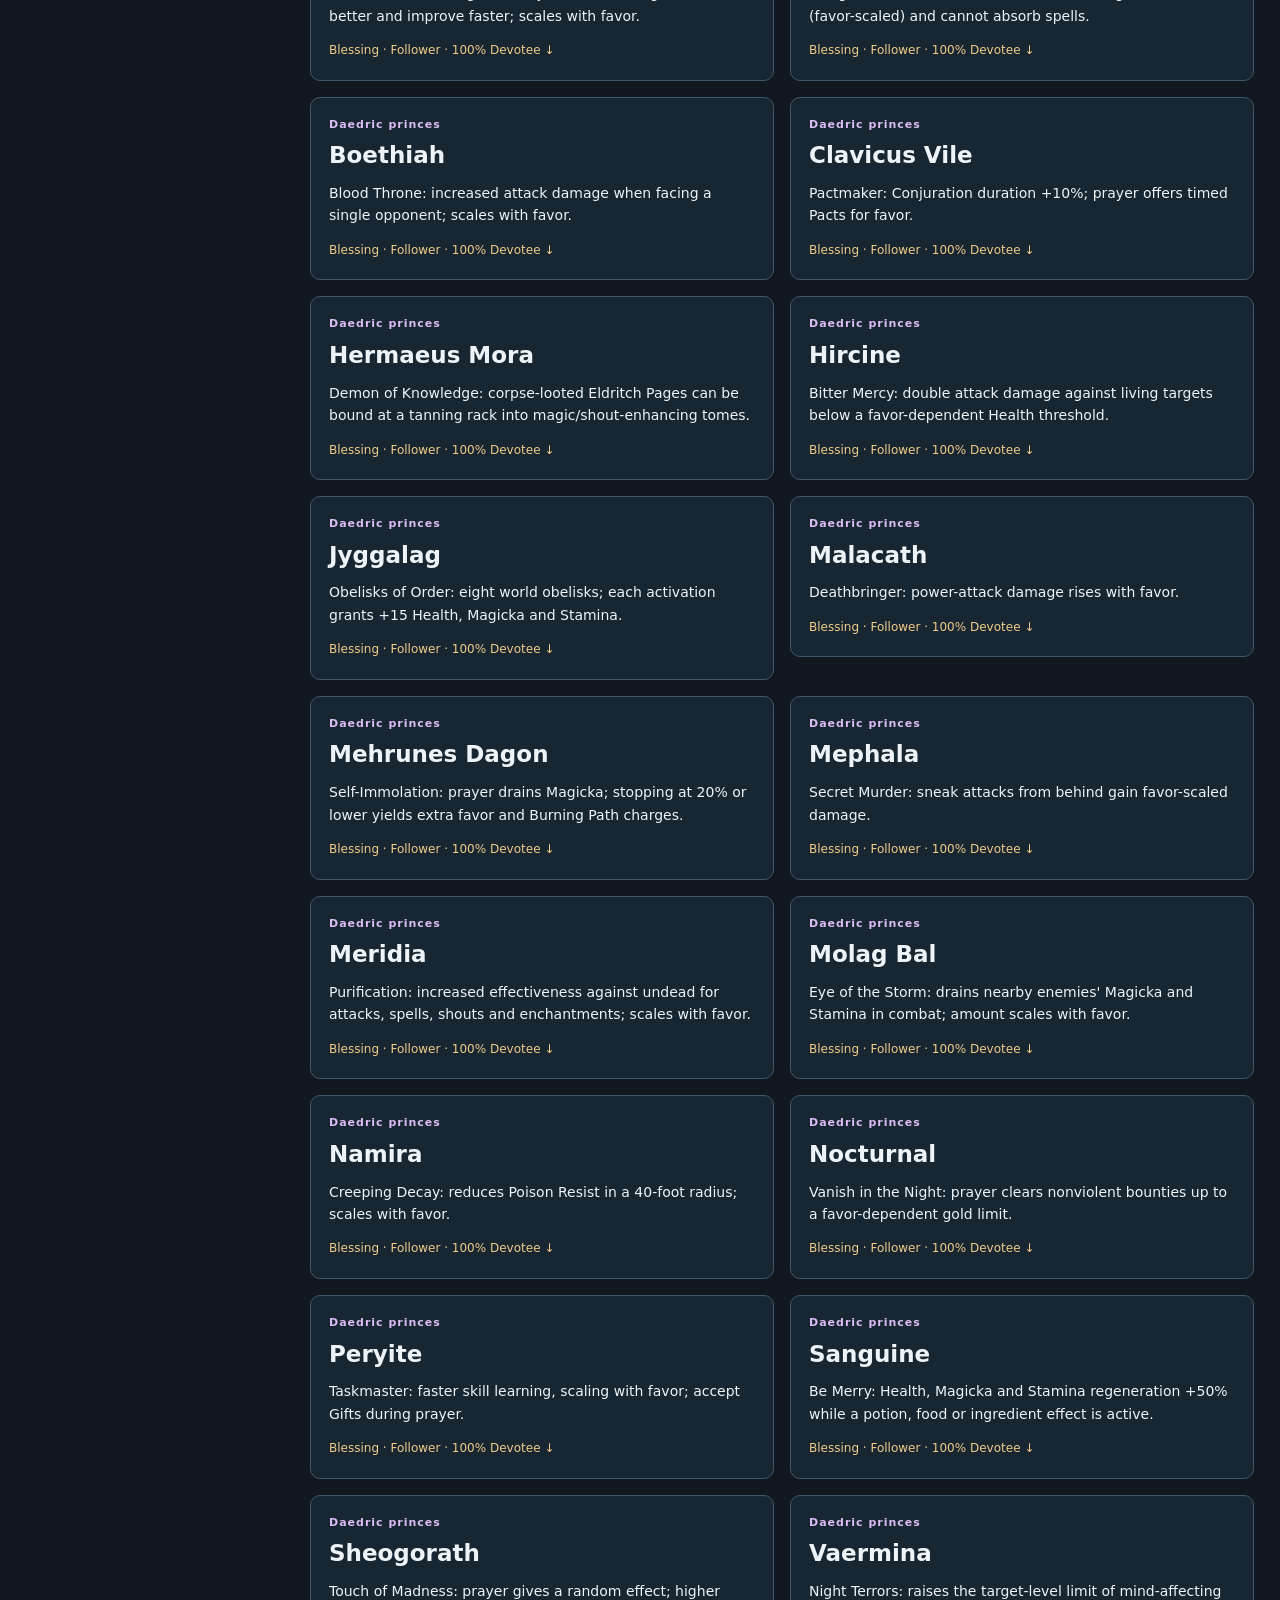
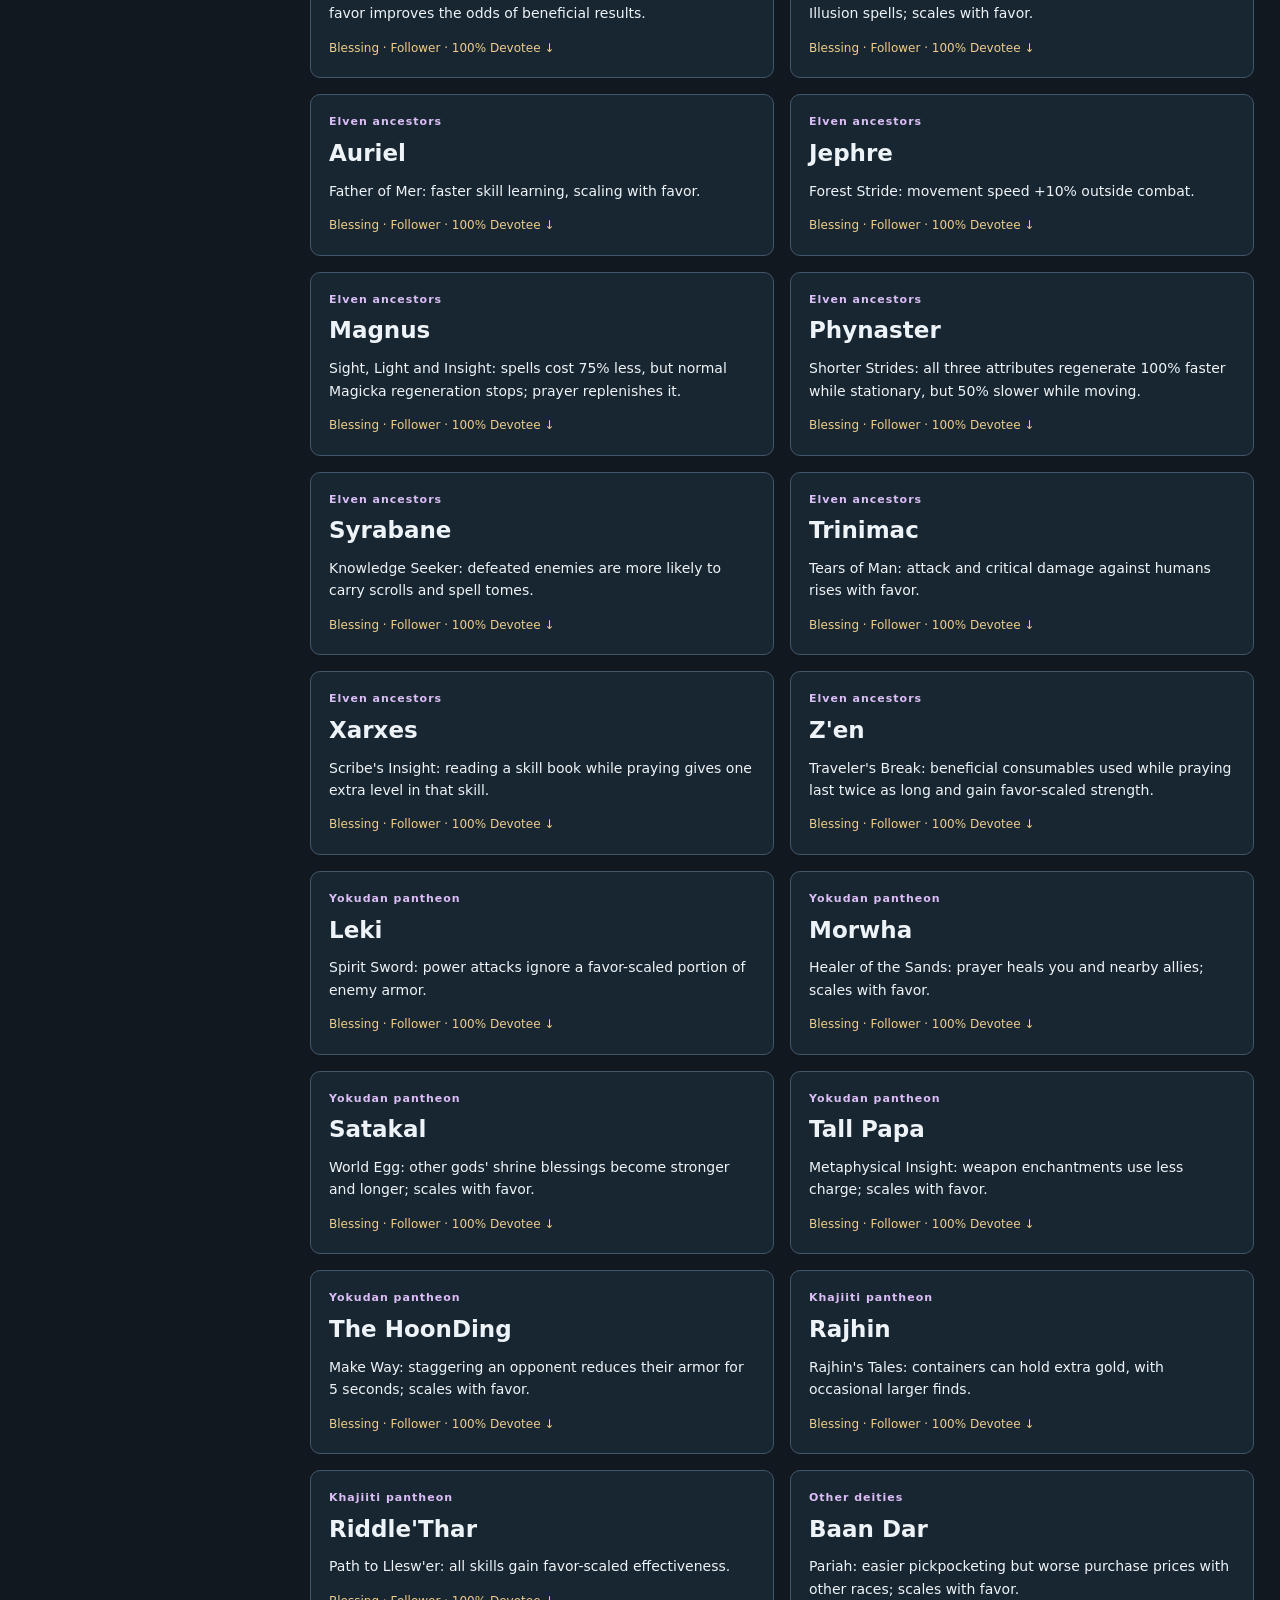
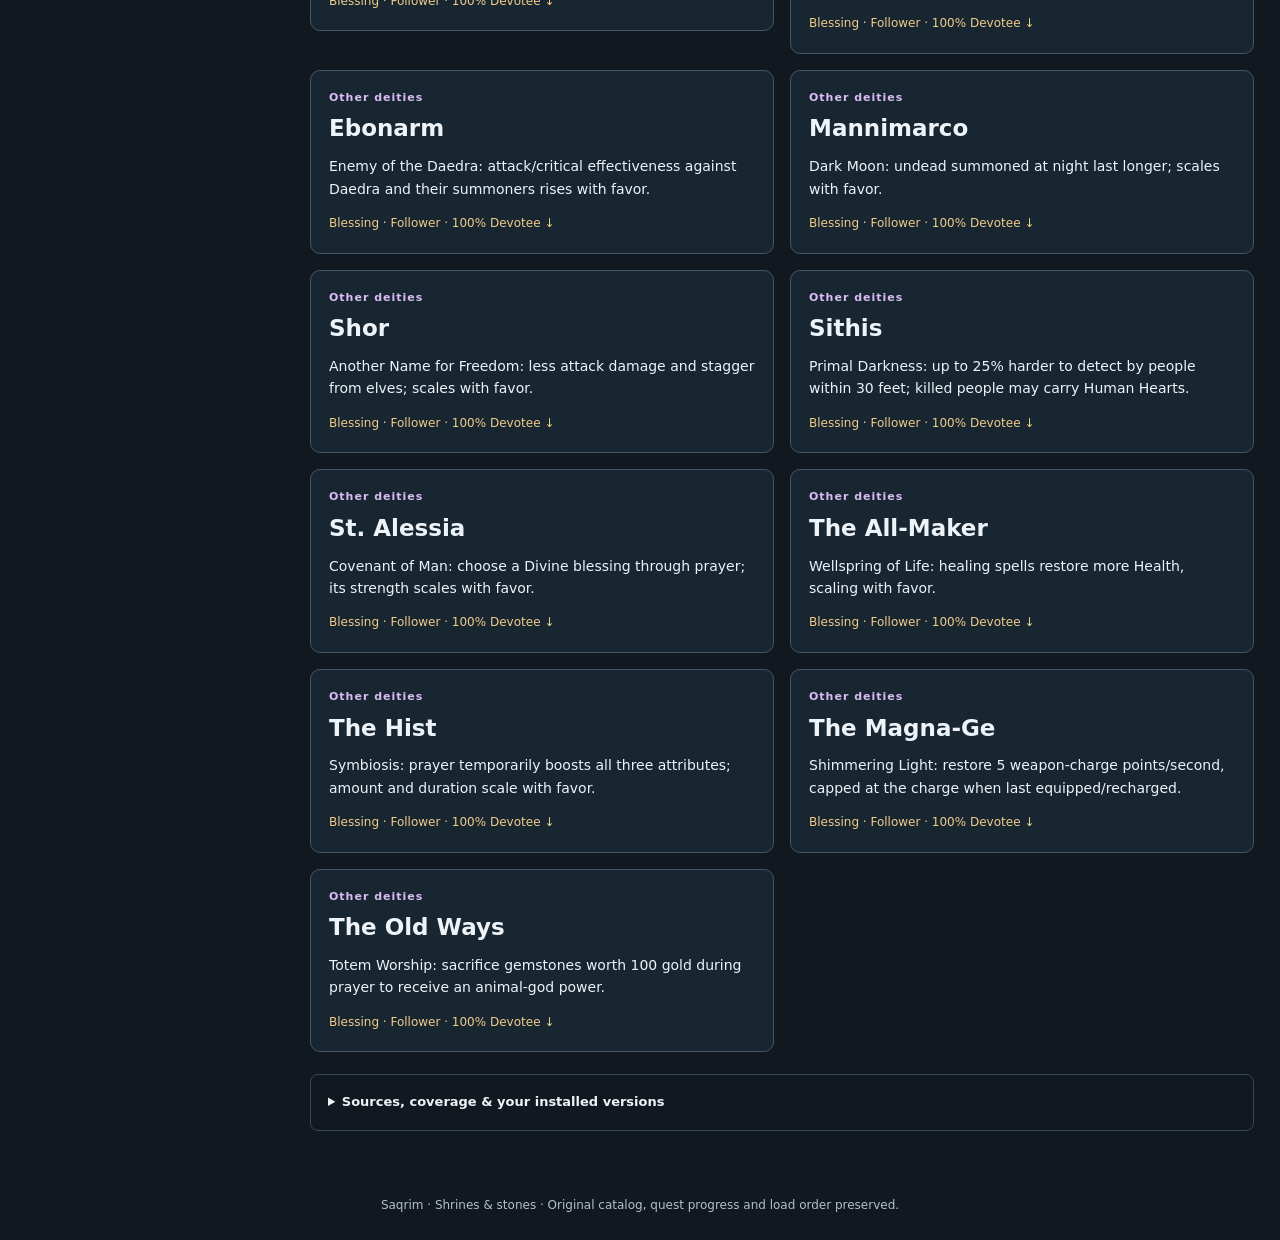
==== commit b5d1d037: "Sync navigation to 210-mod setup" ====
--- a/blessings.html
+++ b/blessings.html
@@ -1,6 +1,6 @@
 <!doctype html>
-<html lang="en"><head><meta charset="utf-8"><meta name="viewport" content="width=device-width,initial-scale=1"><meta name="description" content="Saqrim shrine and standing-stone guide: Wintersun blessings, follower and 100%-favor Devotee abilities, plus all Freyr racial stone effects and Breton Stones of Galen bonuses."><title>Saqrim · Shrines & stones</title><link rel="stylesheet" href="blessings.css?v=1"><script defer src="faith-data.js?v=1"></script><script defer src="stones-data.js?v=1"></script><script defer src="world-data.js?v=1"></script><script defer src="blessings-ui.js?v=1"></script><script defer src="blessings.js?v=1"></script><script defer src="site-top.js?v=9"></script></head>
-<body class="blessings-page" id="top"><a class="faith-skip" href="#faith-results">Skip to results</a><nav class="nav" aria-label="Saqrim sections"><a class="brand" href="./">SAQRIM</a><a href="./">Loot catalog · 633</a><a href="load-order.html">Load order · 211</a><a href="map.html">Map</a><a href="quests.html">Quests & rewards</a><a href="blessings.html" aria-current="page">Shrines & stones</a></nav>
+<html lang="en"><head><meta charset="utf-8"><meta name="viewport" content="width=device-width,initial-scale=1"><meta name="description" content="Saqrim shrine and standing-stone guide: Wintersun blessings, follower and 100%-favor Devotee abilities, plus all Freyr racial stone effects and Breton Stones of Galen bonuses."><title>Saqrim · Shrines & stones</title><link rel="stylesheet" href="blessings.css?v=1"><script defer src="faith-data.js?v=1"></script><script defer src="stones-data.js?v=1"></script><script defer src="world-data.js?v=1"></script><script defer src="blessings-ui.js?v=1"></script><script defer src="blessings.js?v=1"></script><script defer src="site-top.js?v=11"></script></head>
+<body class="blessings-page" id="top"><a class="faith-skip" href="#faith-results">Skip to results</a><nav class="nav" aria-label="Saqrim sections"><a class="brand" href="./">SAQRIM</a><a href="./">Loot catalog · 633</a><a href="load-order.html">Load order · 210</a><a href="map.html">Map</a><a href="quests.html">Quests & rewards</a><a href="blessings.html" aria-current="page">Shrines & stones</a></nav>
 <header class="faith-hero"><span class="faith-kicker">WINTERSUN · MANNAZ · FREYR</span><h1>Choose your patron.<br>Read your stars.</h1><p>Shrine blessings, the benefits of following a deity, and the Devotee ability unlocked at 100% favor—kept separate. Preview each standing stone for any race, including both Breton effects.</p><p class="faith-warning"><strong>Recorded PS5 setup:</strong> Wintersun v3.2.0, Mannaz v1.00, Freyr v1.00. Stone effects below use the author's Freyr 1.2.0 / Mannaz 3.0.1 reference; the PS5 menu versions do not establish exact upstream parity.</p></header>
 <div class="faith-layout"><aside><details id="faith-page-filters" class="faith-sidebar" open><summary>Checkbox filters</summary><div id="faith-pantheons"></div><label class="faith-select-label" for="faith-page-world">Location world<select id="faith-page-world"><option value="">All worlds</option></select></label><label class="faith-check"><input type="checkbox" id="faith-pinned-only">With a map reference</label><p class="faith-small">A map reference can be a nearby landmark, town or dungeon entrance—not an exact altar. Race preview changes stone effects; it does not silently hide deity eligibility rules.</p><button type="button" id="faith-clear">Clear filters</button><p><a href="map.html">Open interactive map →</a></p></details></aside>
 <main id="faith-results" tabindex="-1"><div class="faith-tabs" role="group" aria-label="Reference type"><button id="faith-tab-deities" type="button" data-faith-tab="deities" aria-pressed="true">Gods & benefits</button><button id="faith-tab-shrines" type="button" data-faith-tab="shrines" aria-pressed="false">Shrine locations</button><button id="faith-tab-stones" type="button" data-faith-tab="stones" aria-pressed="false">Standing stones</button></div><div class="faith-page-tools"><label class="faith-select-label" for="faith-page-search">Search names, effects, gods or locations<input type="search" id="faith-page-search" placeholder="Julianos, water, Shadow, paralysis…" autocomplete="off"></label><div id="faith-page-race"></div><button type="button" id="faith-share">Share this view</button><strong id="faith-page-count" role="status">Loading reference data…</strong></div><p id="faith-page-message" class="faith-warning" role="status" hidden></p><p id="faith-page-note" class="faith-small"></p><div id="faith-cards" class="faith-grid"></div><section id="faith-single" hidden></section>
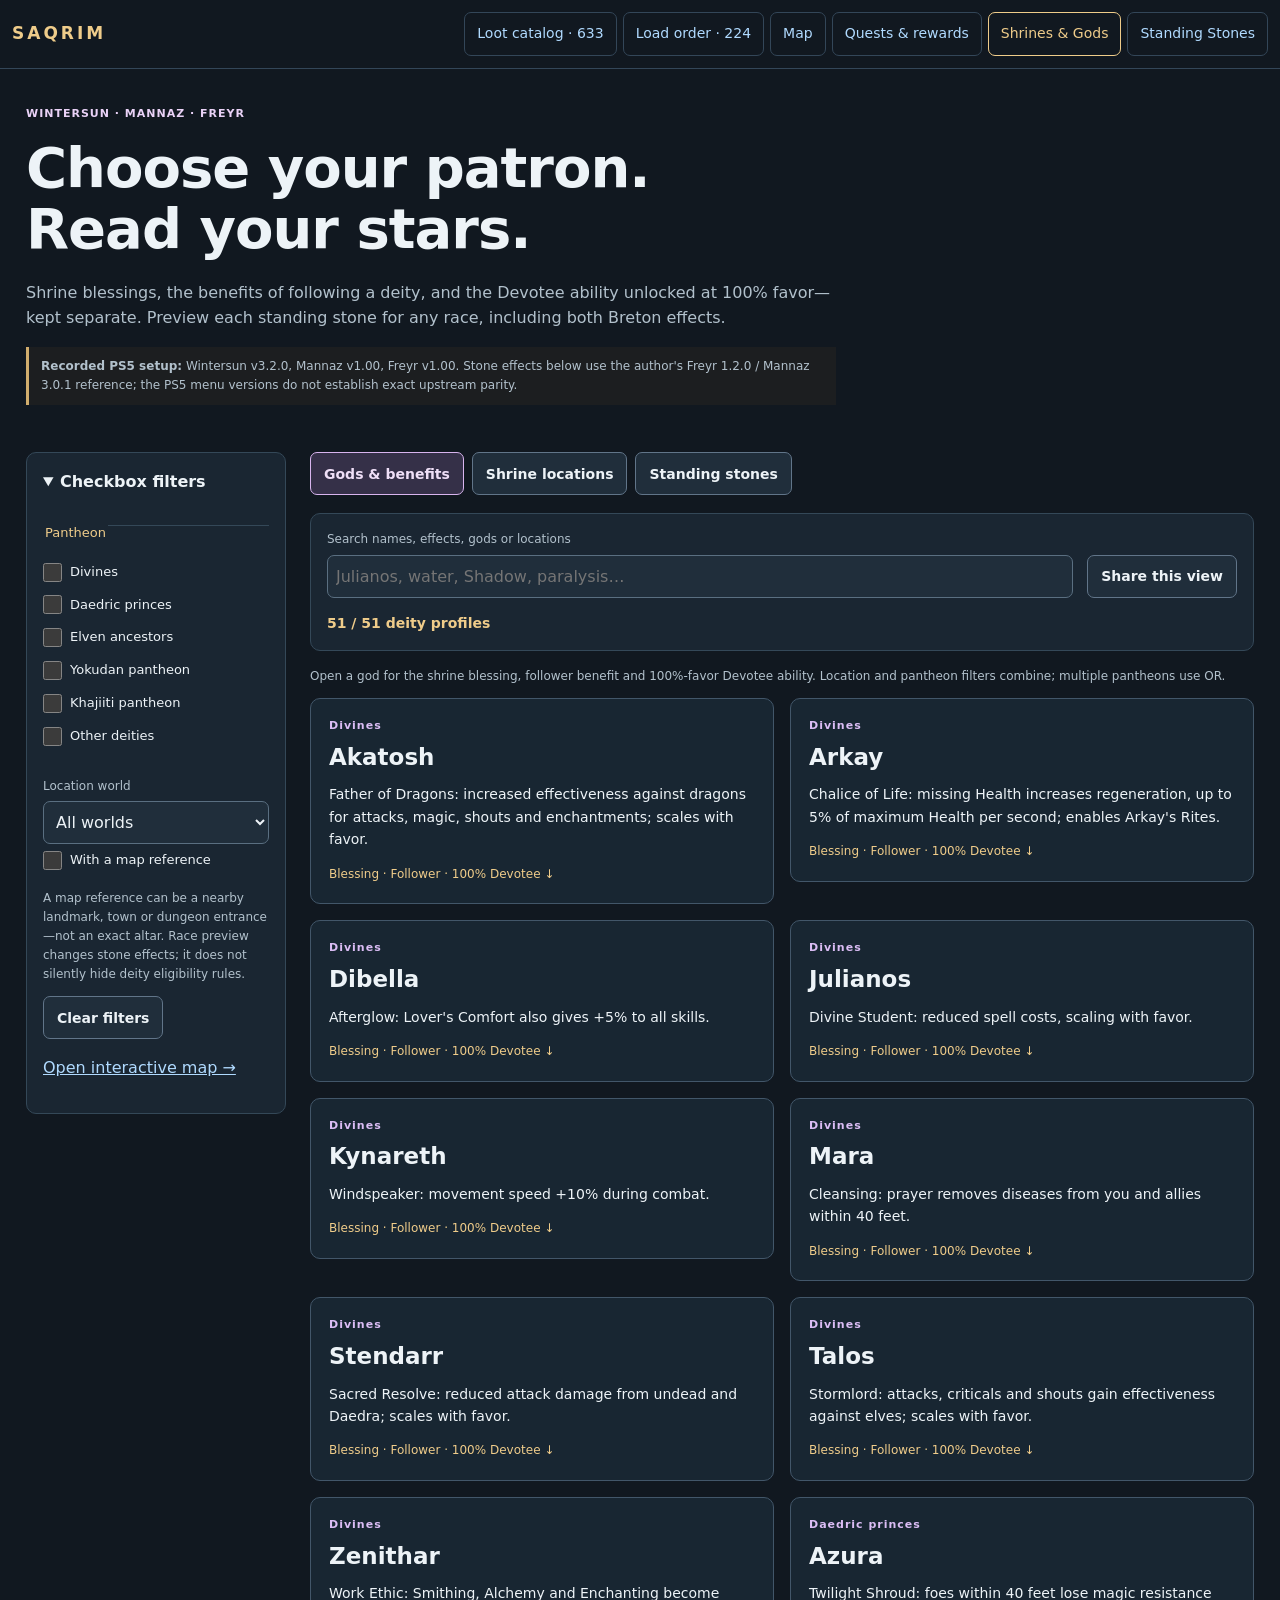
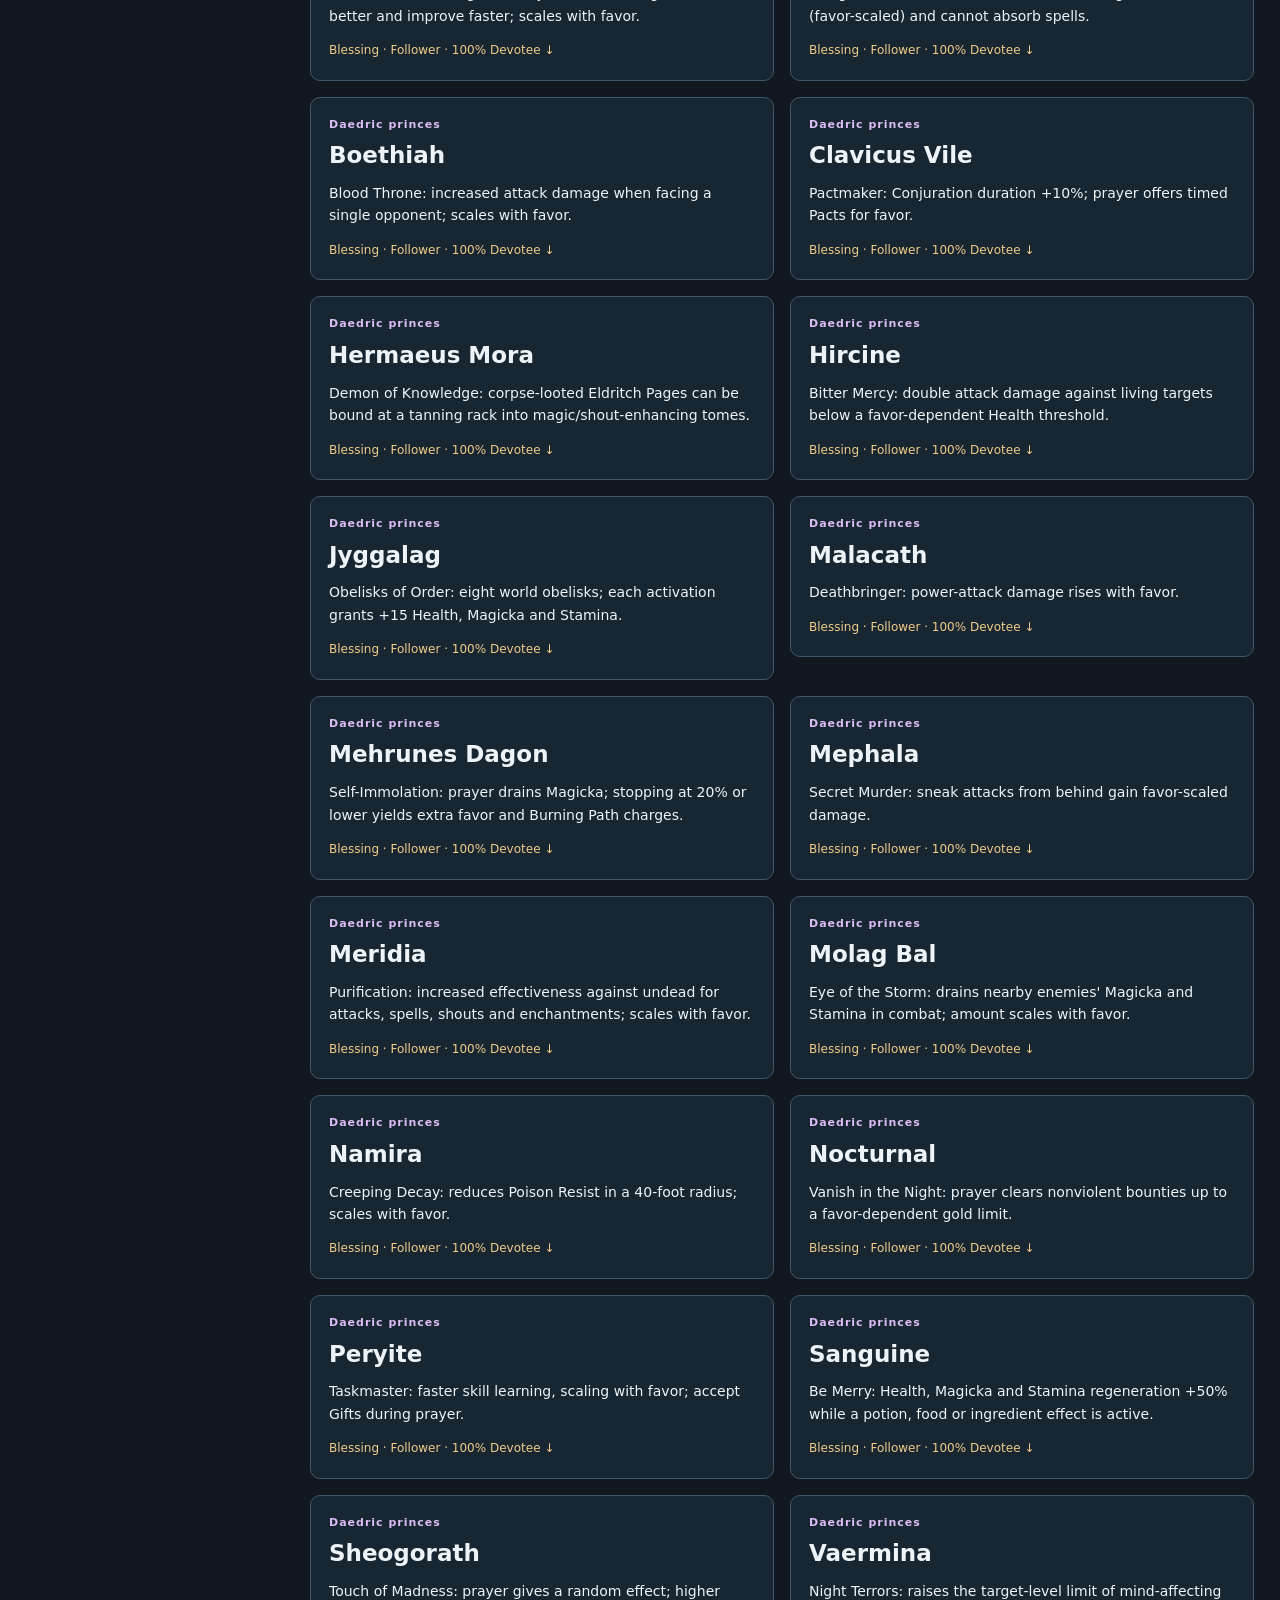
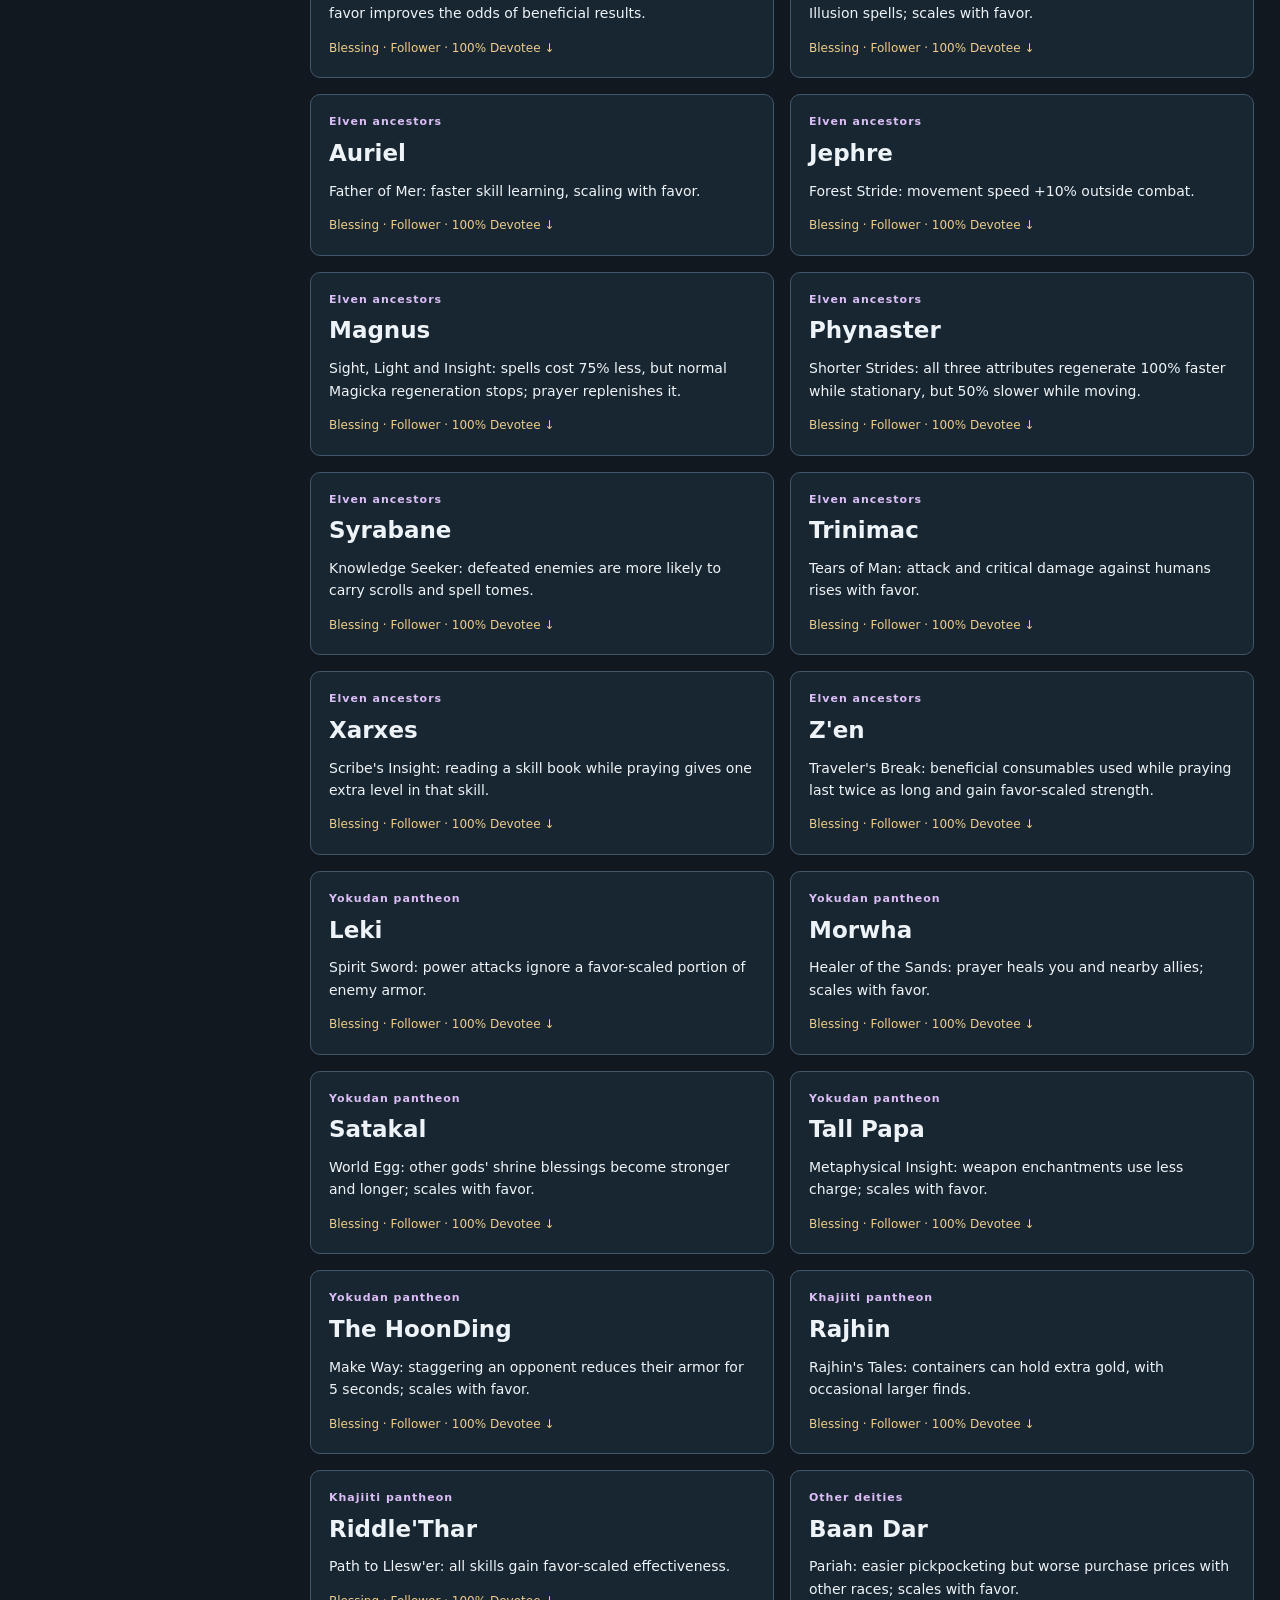
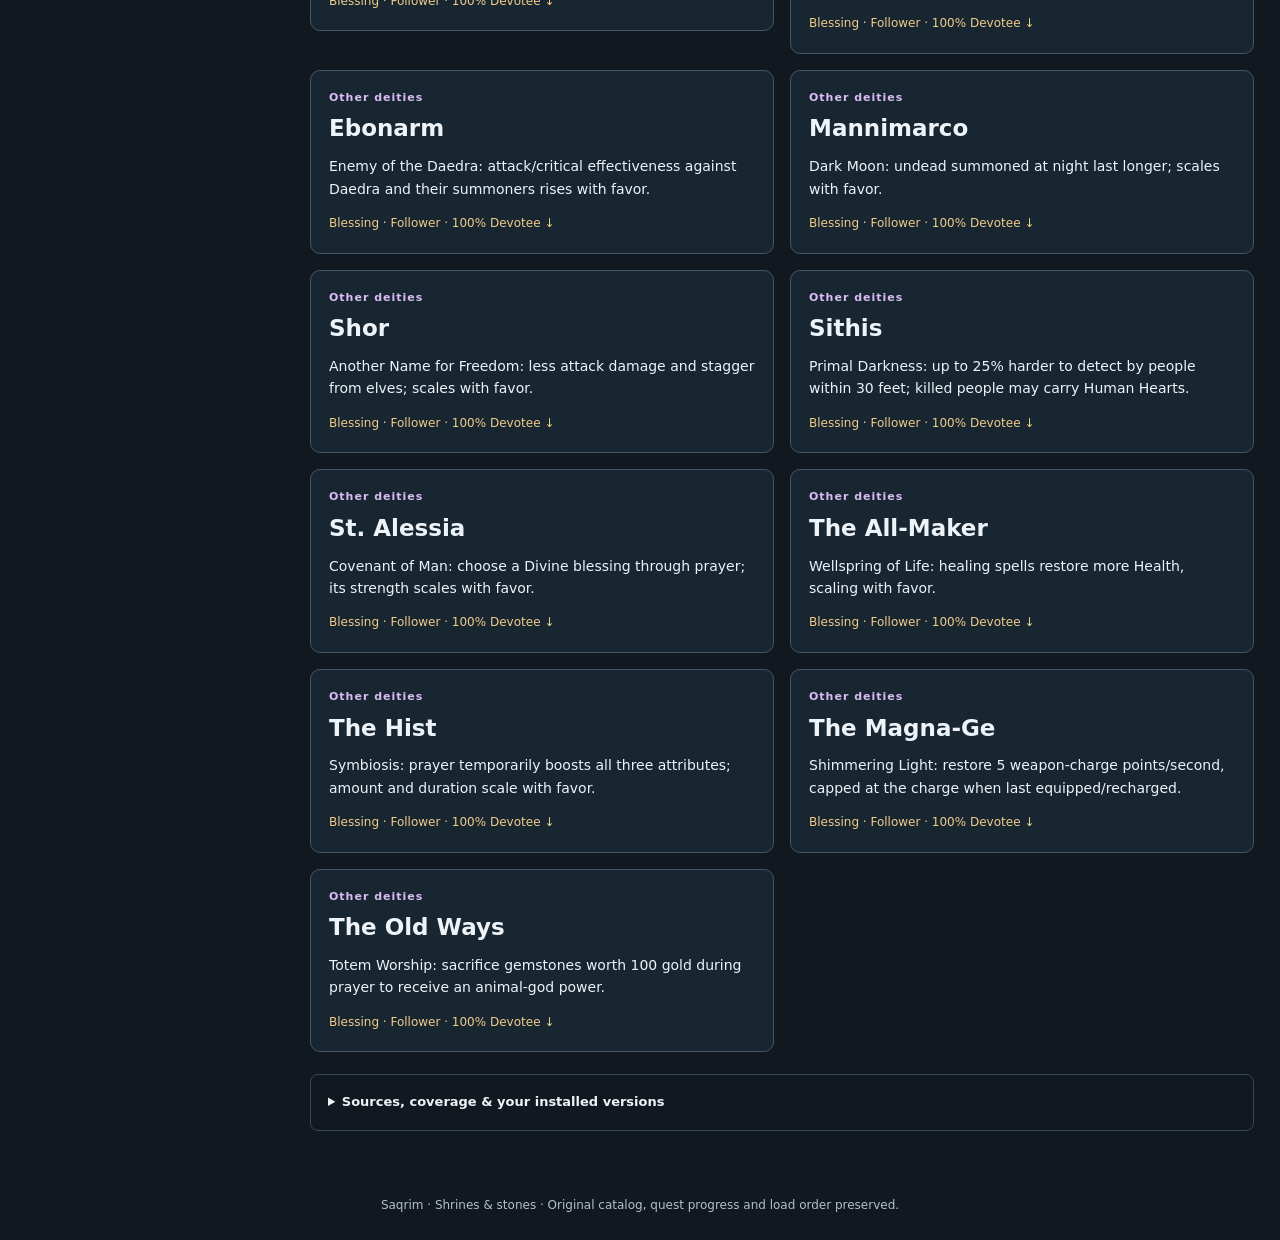
==== commit daf5a60d: "Sync 224-mod October setup with confirmed Dagoth and SMIM swaps" ====
--- a/blessings.html
+++ b/blessings.html
@@ -1,6 +1,6 @@
 <!doctype html>
-<html lang="en"><head><meta charset="utf-8"><meta name="viewport" content="width=device-width,initial-scale=1"><meta name="description" content="Saqrim shrine and standing-stone guide: Wintersun blessings, follower and 100%-favor Devotee abilities, plus all Freyr racial stone effects and Breton Stones of Galen bonuses."><title>Saqrim · Shrines & stones</title><link rel="stylesheet" href="blessings.css?v=1"><script defer src="faith-data.js?v=1"></script><script defer src="stones-data.js?v=1"></script><script defer src="world-data.js?v=1"></script><script defer src="blessings-ui.js?v=1"></script><script defer src="blessings.js?v=1"></script><script defer src="site-top.js?v=11"></script></head>
-<body class="blessings-page" id="top"><a class="faith-skip" href="#faith-results">Skip to results</a><nav class="nav" aria-label="Saqrim sections"><a class="brand" href="./">SAQRIM</a><a href="./">Loot catalog · 633</a><a href="load-order.html">Load order · 210</a><a href="map.html">Map</a><a href="quests.html">Quests & rewards</a><a href="blessings.html" aria-current="page">Shrines & stones</a></nav>
+<html lang="en"><head><meta charset="utf-8"><meta name="viewport" content="width=device-width,initial-scale=1"><meta name="description" content="Saqrim shrine and standing-stone guide: Wintersun blessings, follower and 100%-favor Devotee abilities, plus all Freyr racial stone effects and Breton Stones of Galen bonuses."><title>Saqrim · Shrines & stones</title><link rel="stylesheet" href="blessings.css?v=1"><script defer src="faith-data.js?v=1"></script><script defer src="stones-data.js?v=1"></script><script defer src="world-data.js?v=1"></script><script defer src="blessings-ui.js?v=1"></script><script defer src="blessings.js?v=1"></script><script defer src="site-top.js?v=october-sync-1"></script></head>
+<body class="blessings-page" id="top"><a class="faith-skip" href="#faith-results">Skip to results</a><nav class="nav" aria-label="Saqrim sections"><a class="brand" href="./">SAQRIM</a><a href="./">Loot catalog · 633</a><a href="load-order.html">Load order · 224</a><a href="map.html">Map</a><a href="quests.html">Quests & rewards</a><a href="blessings.html" aria-current="page">Shrines & stones</a></nav>
 <header class="faith-hero"><span class="faith-kicker">WINTERSUN · MANNAZ · FREYR</span><h1>Choose your patron.<br>Read your stars.</h1><p>Shrine blessings, the benefits of following a deity, and the Devotee ability unlocked at 100% favor—kept separate. Preview each standing stone for any race, including both Breton effects.</p><p class="faith-warning"><strong>Recorded PS5 setup:</strong> Wintersun v3.2.0, Mannaz v1.00, Freyr v1.00. Stone effects below use the author's Freyr 1.2.0 / Mannaz 3.0.1 reference; the PS5 menu versions do not establish exact upstream parity.</p></header>
 <div class="faith-layout"><aside><details id="faith-page-filters" class="faith-sidebar" open><summary>Checkbox filters</summary><div id="faith-pantheons"></div><label class="faith-select-label" for="faith-page-world">Location world<select id="faith-page-world"><option value="">All worlds</option></select></label><label class="faith-check"><input type="checkbox" id="faith-pinned-only">With a map reference</label><p class="faith-small">A map reference can be a nearby landmark, town or dungeon entrance—not an exact altar. Race preview changes stone effects; it does not silently hide deity eligibility rules.</p><button type="button" id="faith-clear">Clear filters</button><p><a href="map.html">Open interactive map →</a></p></details></aside>
 <main id="faith-results" tabindex="-1"><div class="faith-tabs" role="group" aria-label="Reference type"><button id="faith-tab-deities" type="button" data-faith-tab="deities" aria-pressed="true">Gods & benefits</button><button id="faith-tab-shrines" type="button" data-faith-tab="shrines" aria-pressed="false">Shrine locations</button><button id="faith-tab-stones" type="button" data-faith-tab="stones" aria-pressed="false">Standing stones</button></div><div class="faith-page-tools"><label class="faith-select-label" for="faith-page-search">Search names, effects, gods or locations<input type="search" id="faith-page-search" placeholder="Julianos, water, Shadow, paralysis…" autocomplete="off"></label><div id="faith-page-race"></div><button type="button" id="faith-share">Share this view</button><strong id="faith-page-count" role="status">Loading reference data…</strong></div><p id="faith-page-message" class="faith-warning" role="status" hidden></p><p id="faith-page-note" class="faith-small"></p><div id="faith-cards" class="faith-grid"></div><section id="faith-single" hidden></section>
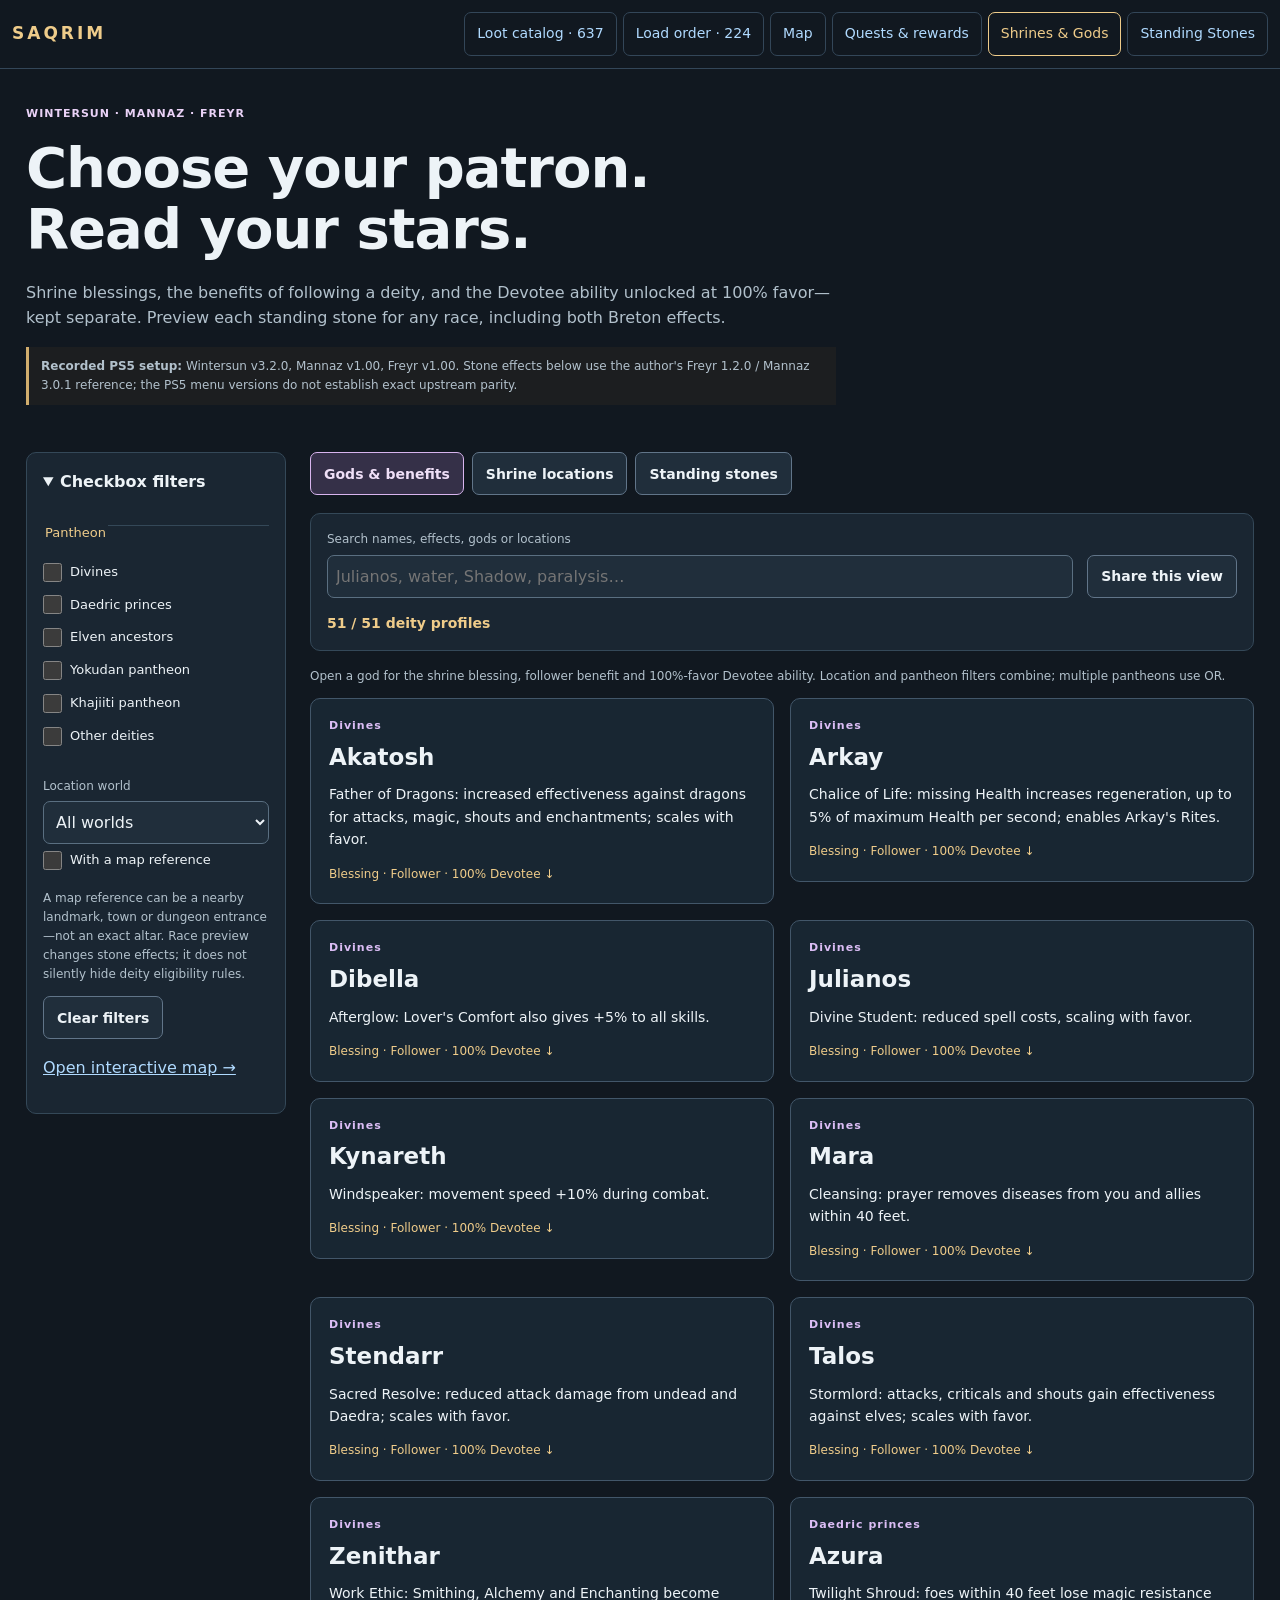
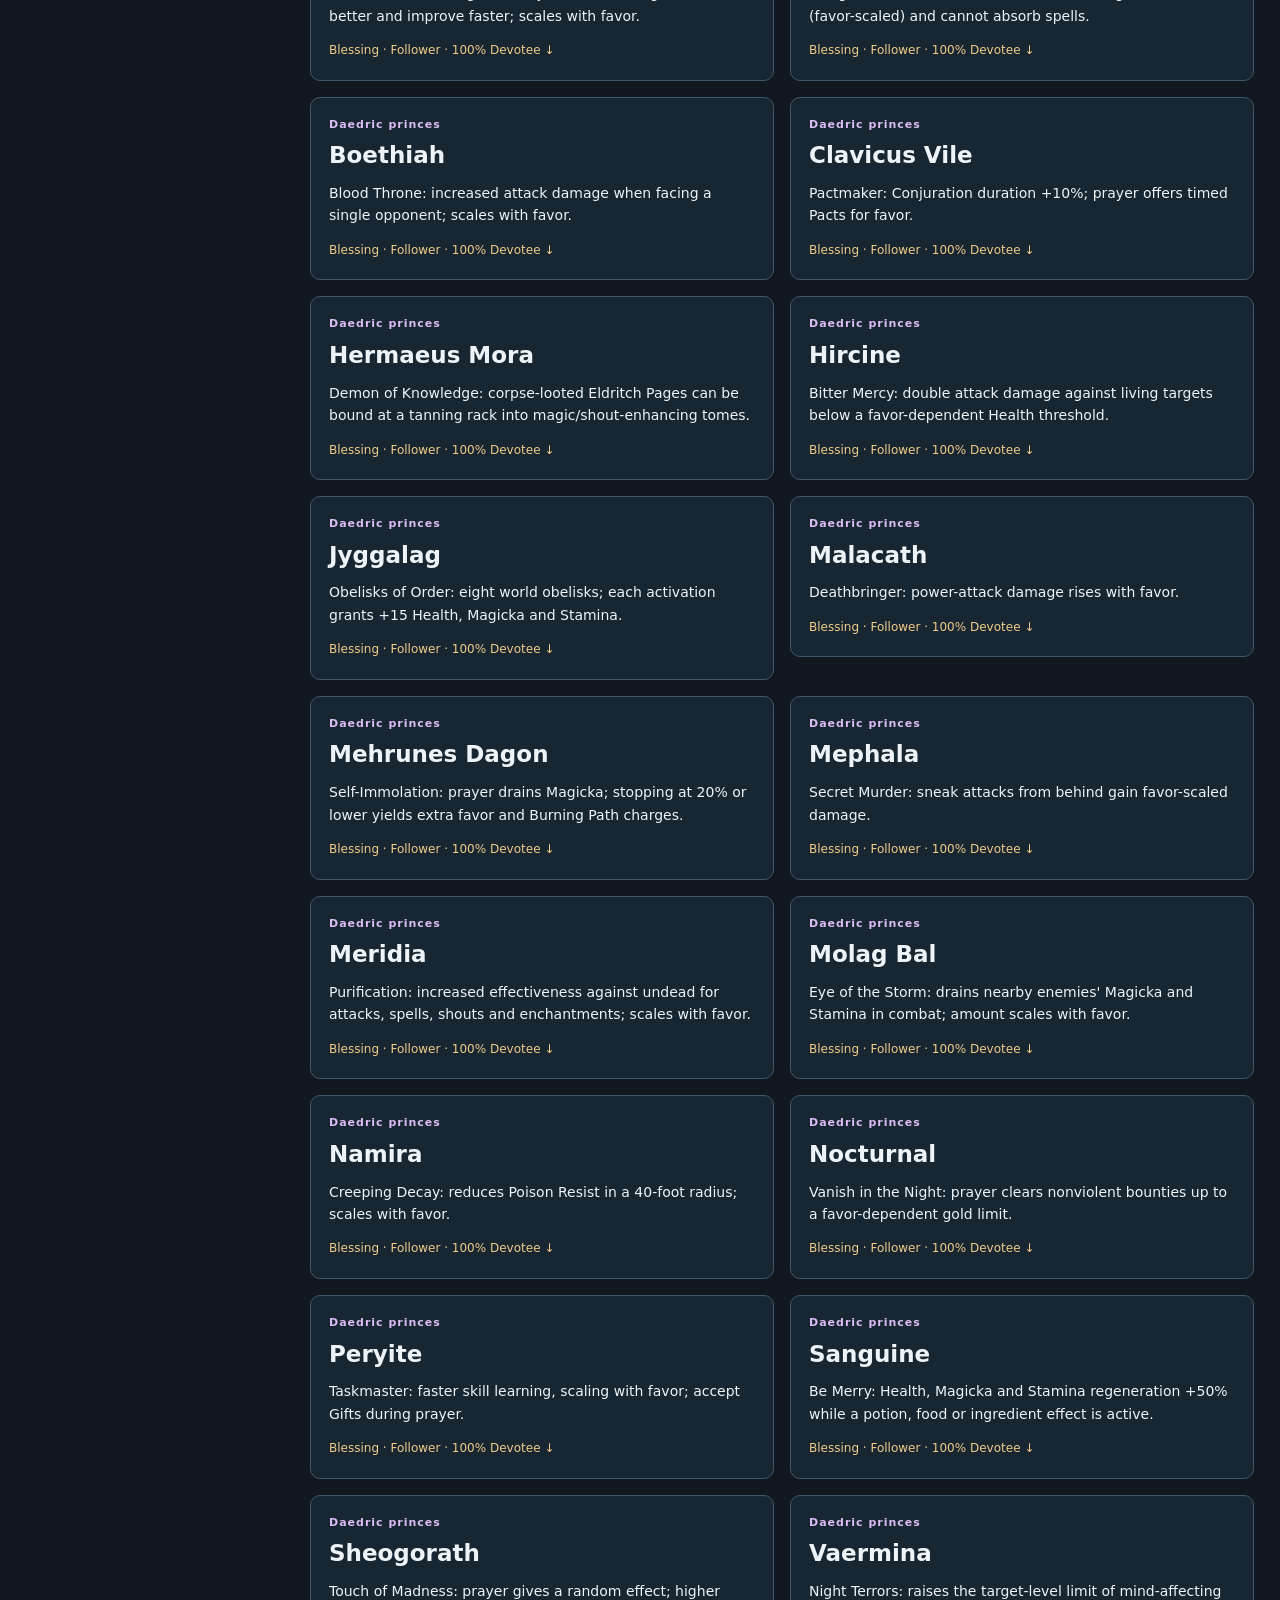
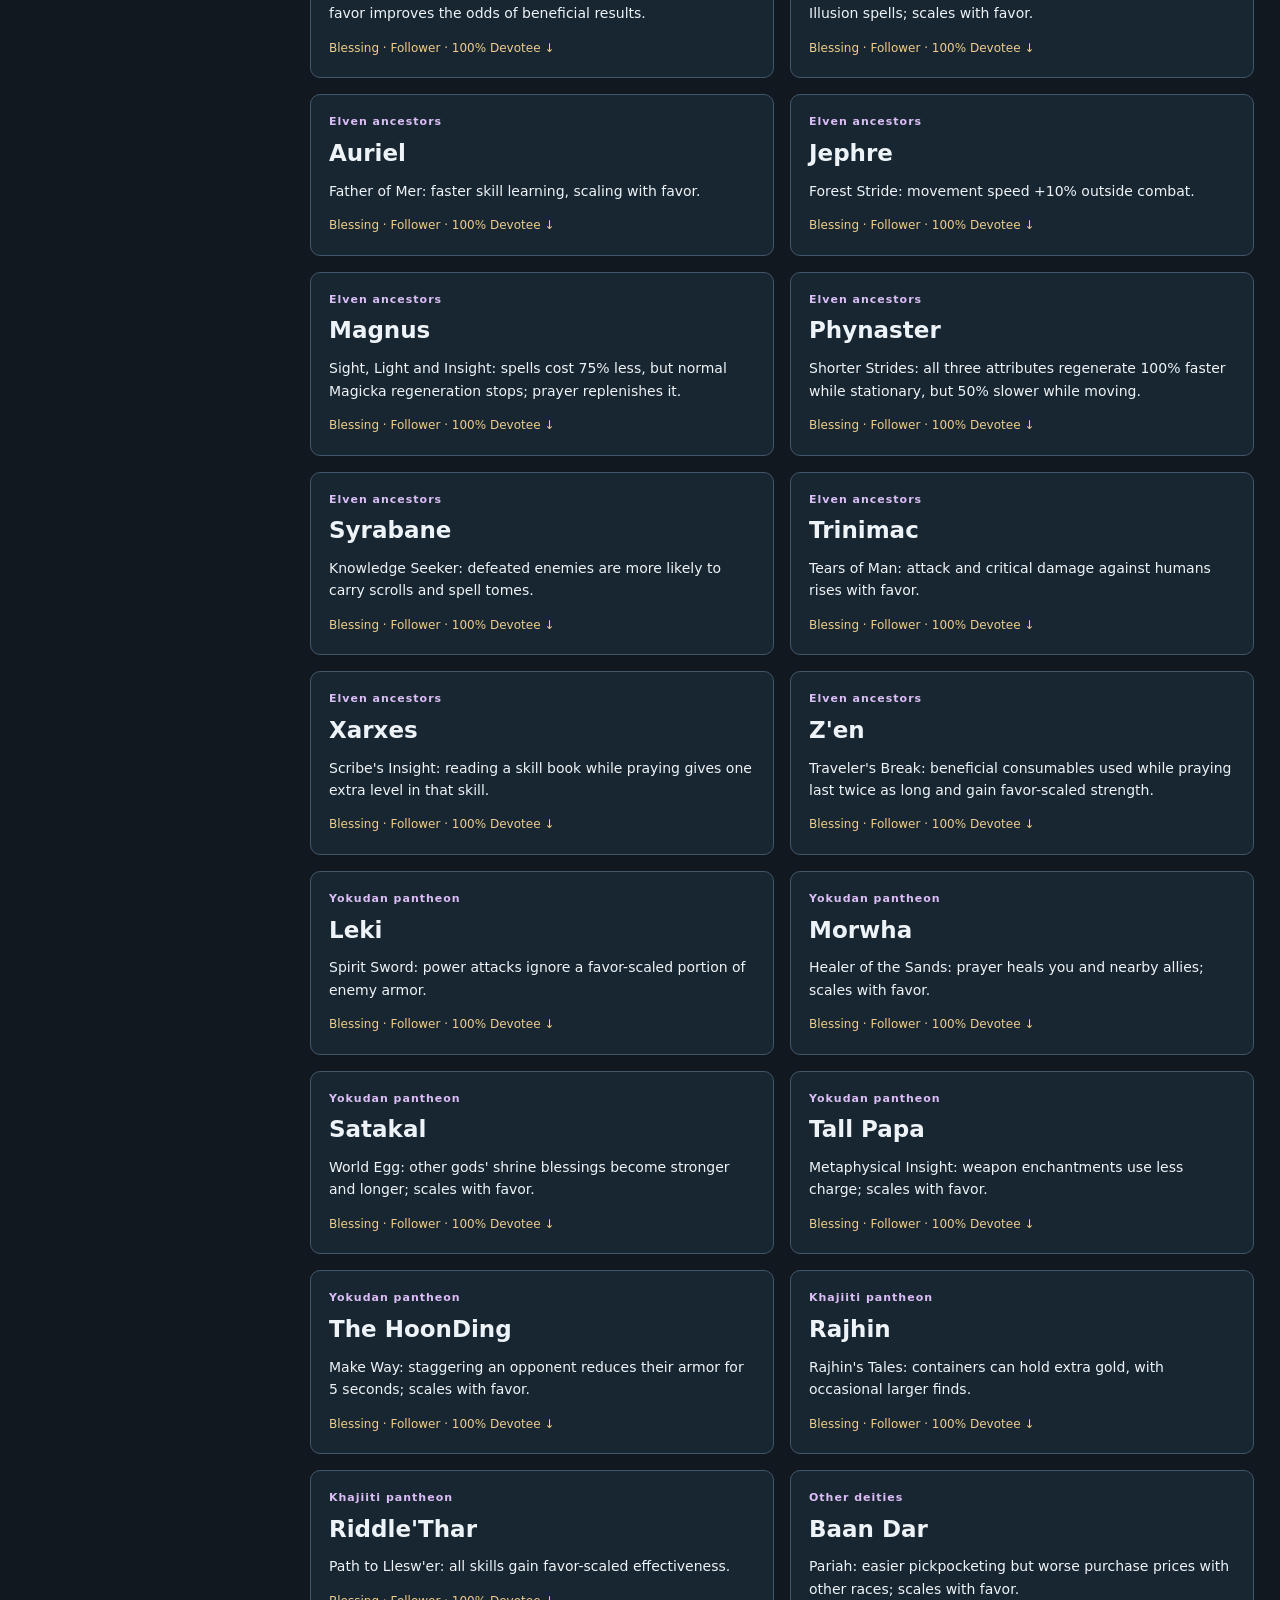
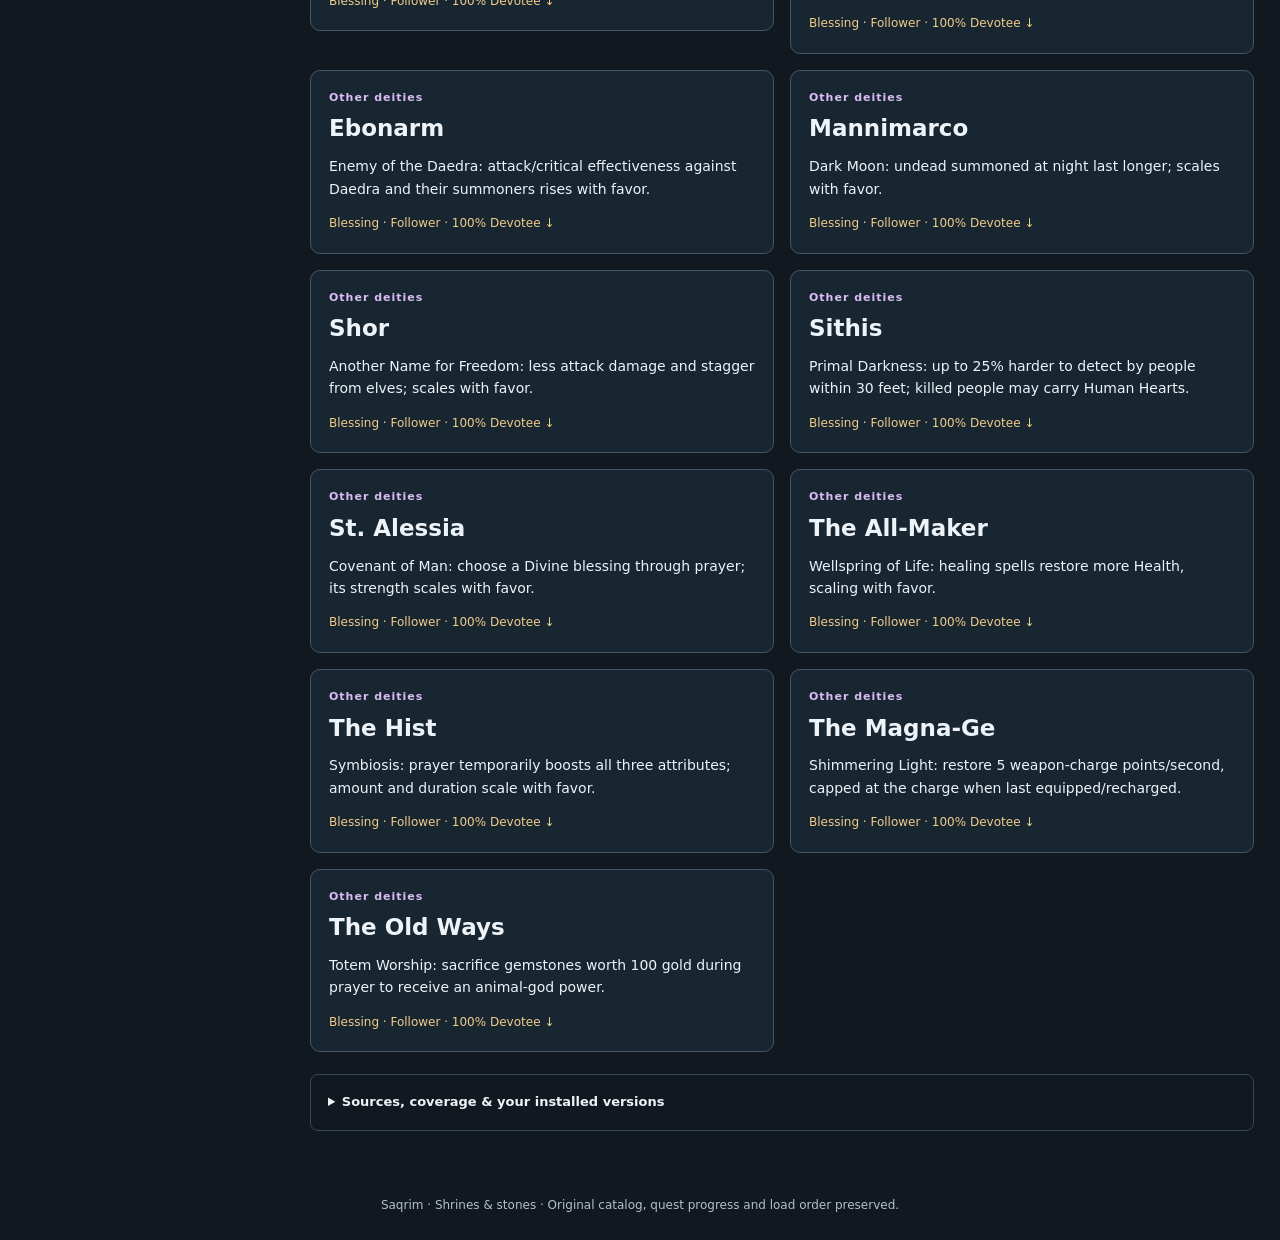
==== commit 2fdd9084: "Add tested October adventure and companion content" ====
--- a/blessings.html
+++ b/blessings.html
@@ -1,6 +1,6 @@
 <!doctype html>
-<html lang="en"><head><meta charset="utf-8"><meta name="viewport" content="width=device-width,initial-scale=1"><meta name="description" content="Saqrim shrine and standing-stone guide: Wintersun blessings, follower and 100%-favor Devotee abilities, plus all Freyr racial stone effects and Breton Stones of Galen bonuses."><title>Saqrim · Shrines & stones</title><link rel="stylesheet" href="blessings.css?v=1"><script defer src="faith-data.js?v=1"></script><script defer src="stones-data.js?v=1"></script><script defer src="world-data.js?v=1"></script><script defer src="blessings-ui.js?v=1"></script><script defer src="blessings.js?v=1"></script><script defer src="site-top.js?v=october-sync-1"></script></head>
-<body class="blessings-page" id="top"><a class="faith-skip" href="#faith-results">Skip to results</a><nav class="nav" aria-label="Saqrim sections"><a class="brand" href="./">SAQRIM</a><a href="./">Loot catalog · 633</a><a href="load-order.html">Load order · 224</a><a href="map.html">Map</a><a href="quests.html">Quests & rewards</a><a href="blessings.html" aria-current="page">Shrines & stones</a></nav>
+<html lang="en"><head><meta charset="utf-8"><meta name="viewport" content="width=device-width,initial-scale=1"><meta name="description" content="Saqrim shrine and standing-stone guide: Wintersun blessings, follower and 100%-favor Devotee abilities, plus all Freyr racial stone effects and Breton Stones of Galen bonuses."><title>Saqrim · Shrines & stones</title><link rel="stylesheet" href="blessings.css?v=1"><script defer src="faith-data.js?v=1"></script><script defer src="stones-data.js?v=1"></script><script defer src="world-data.js?v=1"></script><script defer src="blessings-ui.js?v=1"></script><script defer src="blessings.js?v=1"></script><script defer src="site-top.js?v=content-batch-02"></script></head>
+<body class="blessings-page" id="top"><a class="faith-skip" href="#faith-results">Skip to results</a><nav class="nav" aria-label="Saqrim sections"><a class="brand" href="./">SAQRIM</a><a href="./">Loot catalog · 637</a><a href="load-order.html">Load order · 224</a><a href="map.html">Map</a><a href="quests.html">Quests & rewards</a><a href="blessings.html" aria-current="page">Shrines & stones</a></nav>
 <header class="faith-hero"><span class="faith-kicker">WINTERSUN · MANNAZ · FREYR</span><h1>Choose your patron.<br>Read your stars.</h1><p>Shrine blessings, the benefits of following a deity, and the Devotee ability unlocked at 100% favor—kept separate. Preview each standing stone for any race, including both Breton effects.</p><p class="faith-warning"><strong>Recorded PS5 setup:</strong> Wintersun v3.2.0, Mannaz v1.00, Freyr v1.00. Stone effects below use the author's Freyr 1.2.0 / Mannaz 3.0.1 reference; the PS5 menu versions do not establish exact upstream parity.</p></header>
 <div class="faith-layout"><aside><details id="faith-page-filters" class="faith-sidebar" open><summary>Checkbox filters</summary><div id="faith-pantheons"></div><label class="faith-select-label" for="faith-page-world">Location world<select id="faith-page-world"><option value="">All worlds</option></select></label><label class="faith-check"><input type="checkbox" id="faith-pinned-only">With a map reference</label><p class="faith-small">A map reference can be a nearby landmark, town or dungeon entrance—not an exact altar. Race preview changes stone effects; it does not silently hide deity eligibility rules.</p><button type="button" id="faith-clear">Clear filters</button><p><a href="map.html">Open interactive map →</a></p></details></aside>
 <main id="faith-results" tabindex="-1"><div class="faith-tabs" role="group" aria-label="Reference type"><button id="faith-tab-deities" type="button" data-faith-tab="deities" aria-pressed="true">Gods & benefits</button><button id="faith-tab-shrines" type="button" data-faith-tab="shrines" aria-pressed="false">Shrine locations</button><button id="faith-tab-stones" type="button" data-faith-tab="stones" aria-pressed="false">Standing stones</button></div><div class="faith-page-tools"><label class="faith-select-label" for="faith-page-search">Search names, effects, gods or locations<input type="search" id="faith-page-search" placeholder="Julianos, water, Shadow, paralysis…" autocomplete="off"></label><div id="faith-page-race"></div><button type="button" id="faith-share">Share this view</button><strong id="faith-page-count" role="status">Loading reference data…</strong></div><p id="faith-page-message" class="faith-warning" role="status" hidden></p><p id="faith-page-note" class="faith-small"></p><div id="faith-cards" class="faith-grid"></div><section id="faith-single" hidden></section>
